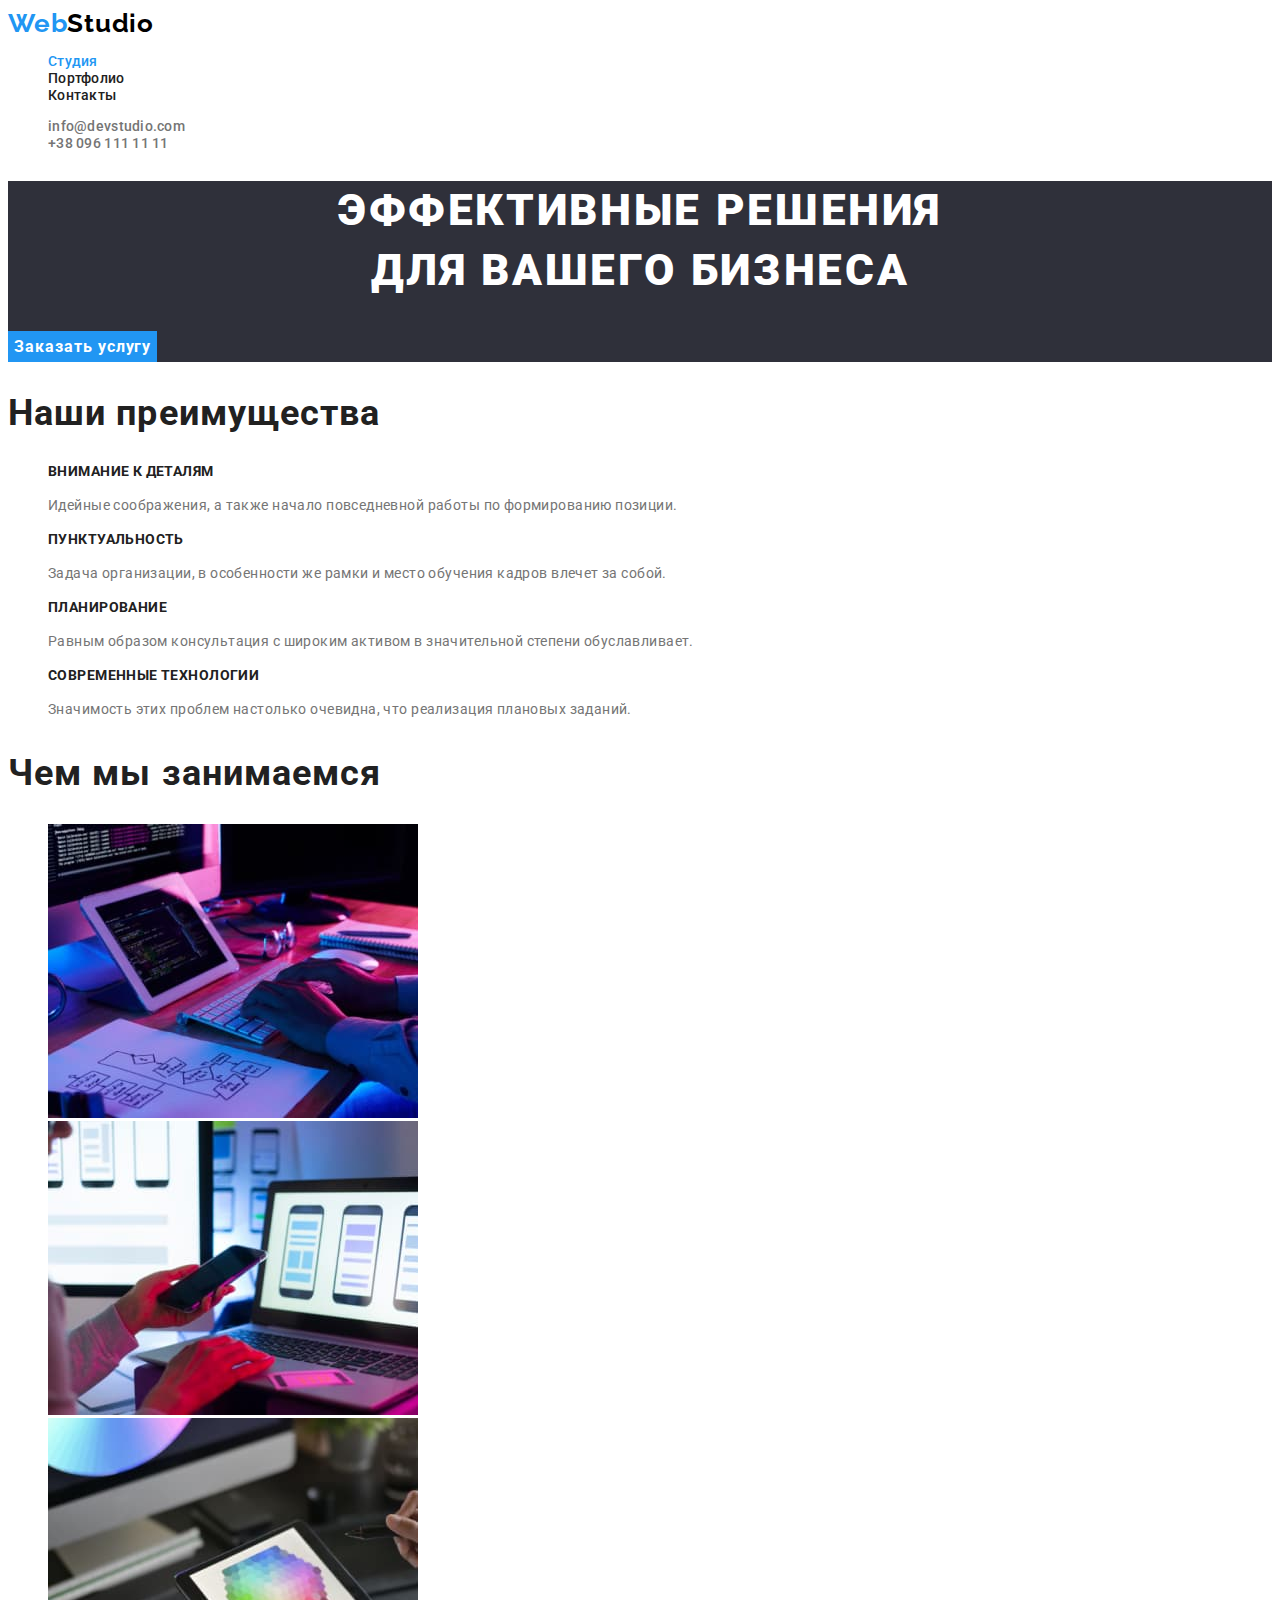
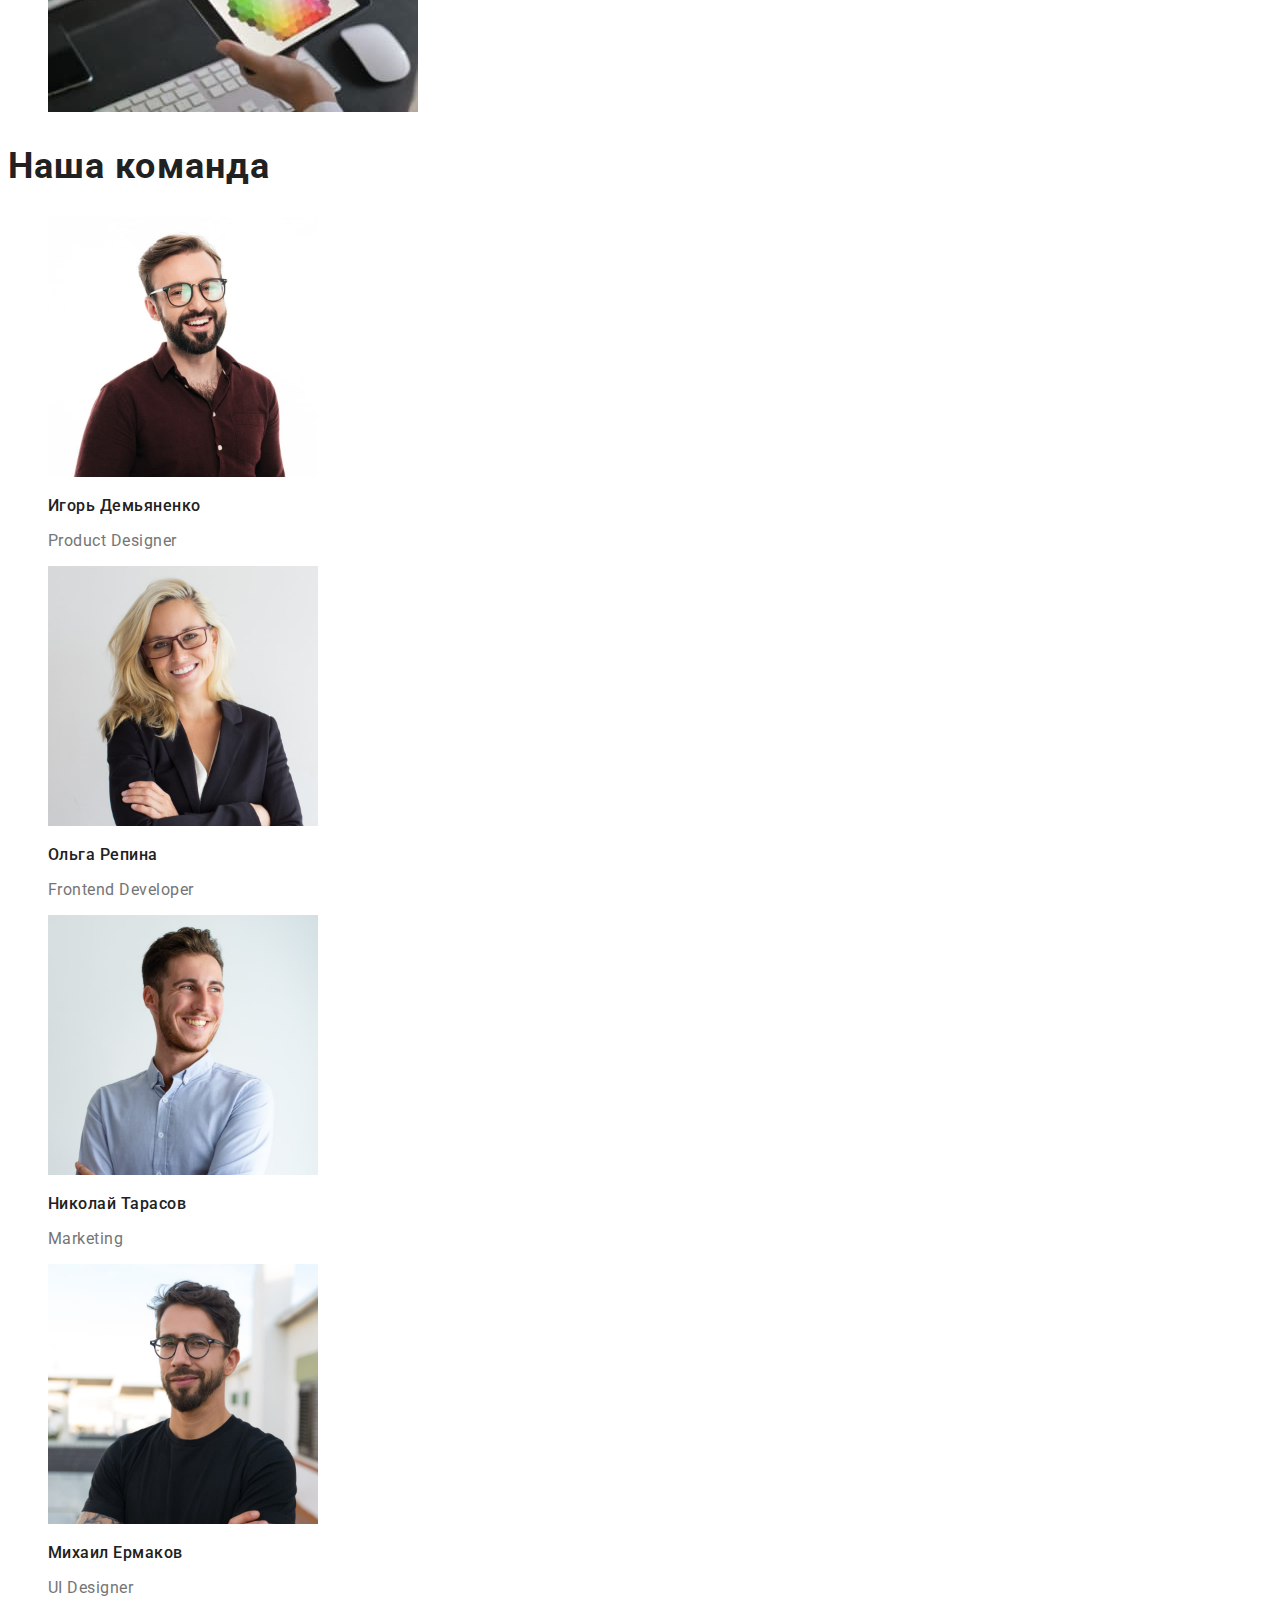
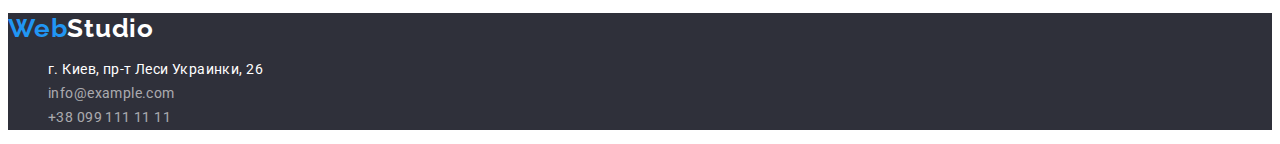
==== index.html @ a8cdd5d1 "створив файл. підключив глобальний бордер-бокс" ====
<!DOCTYPE html>
<html lang="ru">
<head>
    <meta charset="UTF-8">
    <meta http-equiv="X-UA-Compatible" content="IE=edge">
    <meta name="viewport" content="width=device-width, initial-scale=1.0">
    <title>hw-03</title>
<link rel="preconnect" href="https://fonts.googleapis.com">
<link rel="preconnect" href="https://fonts.gstatic.com" crossorigin>
<link href="https://fonts.googleapis.com/css2?family=Raleway:wght@700&family=Roboto:wght@400;500;700;900&display=swap"
    rel="stylesheet">
    <link rel="stylesheet" href="css/styles.css">
</head>
<body>
    
    <header class="page-header section">
        <a href="./" class="logo">
            <span class="web">Web</span>Studio
        </a>
        <nav>
            <ul class="site-nav list">
                <li><a href="./index.html" class="link current">Студия</a></li>
                <li><a href="./portfolio.html" class="link">Портфолио</a></li>
                <li><a href="#" class="link">Контакты</a></li>
            </ul>
        </nav>
        <address>
            <ul class="adress-nav list">
                <li><a href="mailto:info@devstudio.com" class="link">info@devstudio.com</a></li>
                <li><a href="tel:+380961111111" class="link">+38 096 111 11 11</a></li>
            </ul>
        </address>
    </header>
    <main>
        <section class="hero">
            <h1 class="hero-title">
                Эффективные решения </br> для вашего бизнеса
            </h1>
            <button type="button" class="hero-button">Заказать услугу</button>
        </section>
        <section class="section">
            <h2 class="section-title">
                Наши преимущества
            </h2>
            <ul class="features">
                <li>
                    <h3 class="title">Внимание к деталям</h3>
                    <p class="text">Идейные соображения, а также начало повседневной работы по формированию позиции.</p>
                </li>
                <li>
                    <h3 class="title">Пунктуальность</h3>
                    <p class="text">Задача организации, в особенности же рамки и место обучения кадров влечет за собой.</p>
                </li>
                <li>
                    <h3 class="title">Планирование</h3>
                    <p class="text">Равным образом консультация с широким активом в значительной степени обуславливает.</p>
                </li>
                <li>
                    <h3 class="title">Современные технологии</h3>
                    <p class="text">Значимость этих проблем настолько очевидна, что реализация плановых заданий.</p>
                </li>
            </ul>
        </section>
        <section class="section">
            <h2 class="section-title">
                Чем мы занимаемся
            </h2>
            <ul>
                <li><img src="./images/box-1-1.jpg" alt="Картинка планирование S.M.A.R.T." width="370"></li>
                <li><img src="./images/box-2-1.jpg" alt="Картинка адаптация с мобильными приложениями" width="370"></li>
                <li><img src="./images/box-3-1.jpg" alt="Картинка работа с графикой" width="370"></li>
            </ul>
        </section>
        <section class="section">
            <h2 class="section-title">Наша команда</h2>
            <ul class="team">
                <li>
                    <img src="./images/user1.jpg" alt="Игорь Демьяненко photo" width="270">
                    <h3 class="title">Игорь Демьяненко</h3>
                    <p>Product Designer</p>
                </li>
                <li>
                    <img src="./images/user2.jpg" alt="Ольга Репина photo" width="270">
                    <h3 class="title">Ольга Репина</h3>
                    <p>Frontend Developer</p>
                </li>
                <li>
                    <img src="./images/user3.jpg" alt="Николай Тарасов photo" width="270">
                    <h3 class="title">Николай Тарасов</h3>
                    <p>Marketing</p>
                </li>
                <li>
                    <img src="./images/user4.jpg" alt="Михаил Ермаков photo" width="270">
                    <h3 class="title">Михаил Ермаков</h3>
                    <p>UI Designer</p>
                </li>
            </ul>
        </section>
    </main>
    <footer class="footer-items">
        <a href="./" class="logo">
            <span class="web">Web</span>Studio
        </a>
       <address>
            <ul  class="footer-nav list">
                <li><a href="#" class="address-link">г. Киев, пр-т Леси Украинки, 26</a></li>
                <li><a href="mailto:info@example.com" class="link">info@example.com</a></li>
                <li><a href="tel:+380991111111" class="link">+38 099 111 11 11</a></li>
            </ul>
       </address>
    </footer>

    
</body>
</html>
---- css/styles.css ----
:root{
     --title-text-color:#212121;
     --paragraph-text-color:#757575;
     --accent-color:#2196F3;
     --button-text-color:#FFFFFF;
     --main-white-color:#E5E5E5;
     --button-secondary-color: #F5F4FA;
     --hero-section-color:#2F303A;
     --logo-color:#000000;
     --footer-text-color:rgba(255, 255, 255, 0.6);
 }
 /* :root  */
/* для боді background-color: E5E5E5; */
 /* колір заголовків color: #212121; */
 /*колір ссилок і кнопок color: 2196F3; */
 /*колір для текстів абзацу color: 757575; */
 /* колір для Н1 і кнопок color:FFFFFF; */
 /* base */
 /* color for body */
 /* font-family:Raleway – 700,Roboto – 400, 500, 700, 900 */

/* font-family: 'Raleway', sans-serif; 
font-family: 'Roboto', sans-serif; */
html{
    box-sizing: border-box;
}
*,
*::before,
*::after{
    box-sizing: inherit;
}
body{
    font-size: 14px;
    font-family:'Roboto', sans-serif; 
    font-weight:400;
    color: var(--paragraph-text-color);
    background-color: #ffffff;
}
body ul{
    list-style-type: none;    ;
}
/* h1{
    


/* p{
    color: var(--paragraph-text-color);
} */
    /*для hero section background-color: 2F303A; */
     
     /* колір лого color:000000; */
    
     
     
     /* колір для Н1 і кнопок color:FFFFFF; */

.section{
    display: outline;
}     
 .list{
     list-style: none;
 }
 /* UP */


 
 /* логотип */
 a.logo {
     color: var(--logo-color);
     font-family:'Raleway', sans-serif;
     font-weight: 700;
     font-size: 26px;
     line-height: 1.2;
     letter-spacing: .03em; 
     text-decoration: none;
 }
.logo .web{
     color:var(--accent-color);
 }
 /* site-nav */
 .site-nav .link{
     color: var( --title-text-color);
     font-family:'Roboto', sans-serif;
     font-size: 14px;
     font-weight: 500;
     line-height: 1.14;
     text-decoration: none;
     letter-spacing: .02em;
 }
 .link:hover,
 .link:focus{
     color: var(--accent-color);
 }
 .site-nav .link.current{
     color:var(--accent-color);
 }
 /* address nav */
 .adress-nav .link{
    color: var(--paragraph-text-color); 
    list-style: none;
     font-family:'Roboto', sans-serif;
     font-size: 14px;
     font-weight: 500;
     line-height: 1.14;
     font-style: normal;
     text-decoration: none;
     letter-spacing: .02em;
 }
 .adress-nav .link:hover,
 .adress-nav .link:focus{
     color: var(--accent-color);
     border: 2px solid var(--accent-color);    
 }
 .adress-nav .link:active{
    color: var(--accent-color);  
 }
 /* hero section */
.hero{
  
    background-color: var(--hero-section-color); 
}
.hero-title{
    color:var(--button-text-color);
    font-family:'Roboto', sans-serif;
    font-weight: 900;
    font-size: 44px;
    line-height: 1.36;
    letter-spacing: .06em;
    text-align: center;
    text-transform: uppercase;
}

.hero-button{
    color: var(--button-text-color);
    background-color: var(--accent-color);
    font-family:'Roboto', sans-serif;
    font-weight:700;
    font-size: 16px;
    line-height: 1.87;
    border: none;
    text-align: center;
    letter-spacing: .06em;
   
}

/* section */
.section-title{
   color: var( --title-text-color);
   font-family:'Roboto', sans-serif;
   font-weight: 700;
   font-size: 36px;
   line-height: 1.17;
   letter-spacing: .03em;
}



/* features */
.features .title{
 color: var( --title-text-color);
}
/* Н3 заголовки для всього сайту */
.title{
    font-family:'Roboto', sans-serif; 
    font-weight: 700;
    font-size: 14px;
    line-height:1.14;
    letter-spacing: .03em;
    text-transform: uppercase;
}
.features .text{
 
    line-height: 1.71;
    letter-spacing: .03em;
} 
.team .title{
    color: var(--title-text-color);
    font-family: 'Roboto', sans-serif;
    font-weight: 500;
    font-size: 16px;
    line-height: 1.19;
    letter-spacing: 0.03em;
    text-transform:none;
}
.team p{
    font-size: 16px;
    line-height: 1.19;
    letter-spacing: .03em;
   
}
/* button */
.button{
    color:var( --title-text-color);
    background-color: var(--button-secondary-color);
    border-style: none;
    font-family:'Roboto', sans-serif;
    font-weight: 500;
    font-size: 16px;
    line-height: 1.63;
    letter-spacing: .03em;
    cursor: pointer;
}
.button:hover,
.button:focus{
    color: var(--button-text-color);
    background-color:var(--accent-color);
}
.button:active{
    color: var(--button-text-color);
    background-color:var(--accent-color);
}

/* .button .primary{
    color: var(--button-text-color);
    background-color: var(--accent-color);

}
.button .secondary{
    color: var(--title-text-color);
    background-color: var(--button-secondary-color);
} */
    
    
/* footer */
.footer-items{
     background-color: var(--hero-section-color); 
}
.footer-items .logo{
     color: var(--button-text-color);
     font-family:'Raleway', sans-serif;
     font-weight: 700;
     font-size: 26px;
     line-height: 1.2;
     letter-spacing: 3%; 
     text-decoration: none;
 }

.footer-nav .address-link,
.footer-nav .link{
    color: var(--button-text-color);
    font-family:'Roboto', sans-serif;
    font-weight: 400;
    font-size: 14px;
    line-height: 1.71;
    letter-spacing: .03em;
    text-decoration: none;
    font-style: normal;
}
.footer-nav .link{
    color: var(--footer-text-color);
    
}

/* .footer-nav .link:hover,
.footer-nav .link:focus{
     color: var(--button-text-color); */
 
 .work-list .title{
     color: var(--title-text-color);
     font-weight: 700;
     font-size: 18px;
     line-height: 2;
     letter-spacing: .06em;
     text-transform: none;
 }
 .work-list p{
     font-size: 16px;
     line-height: 1.88;
     letter-spacing: .03em;
 }
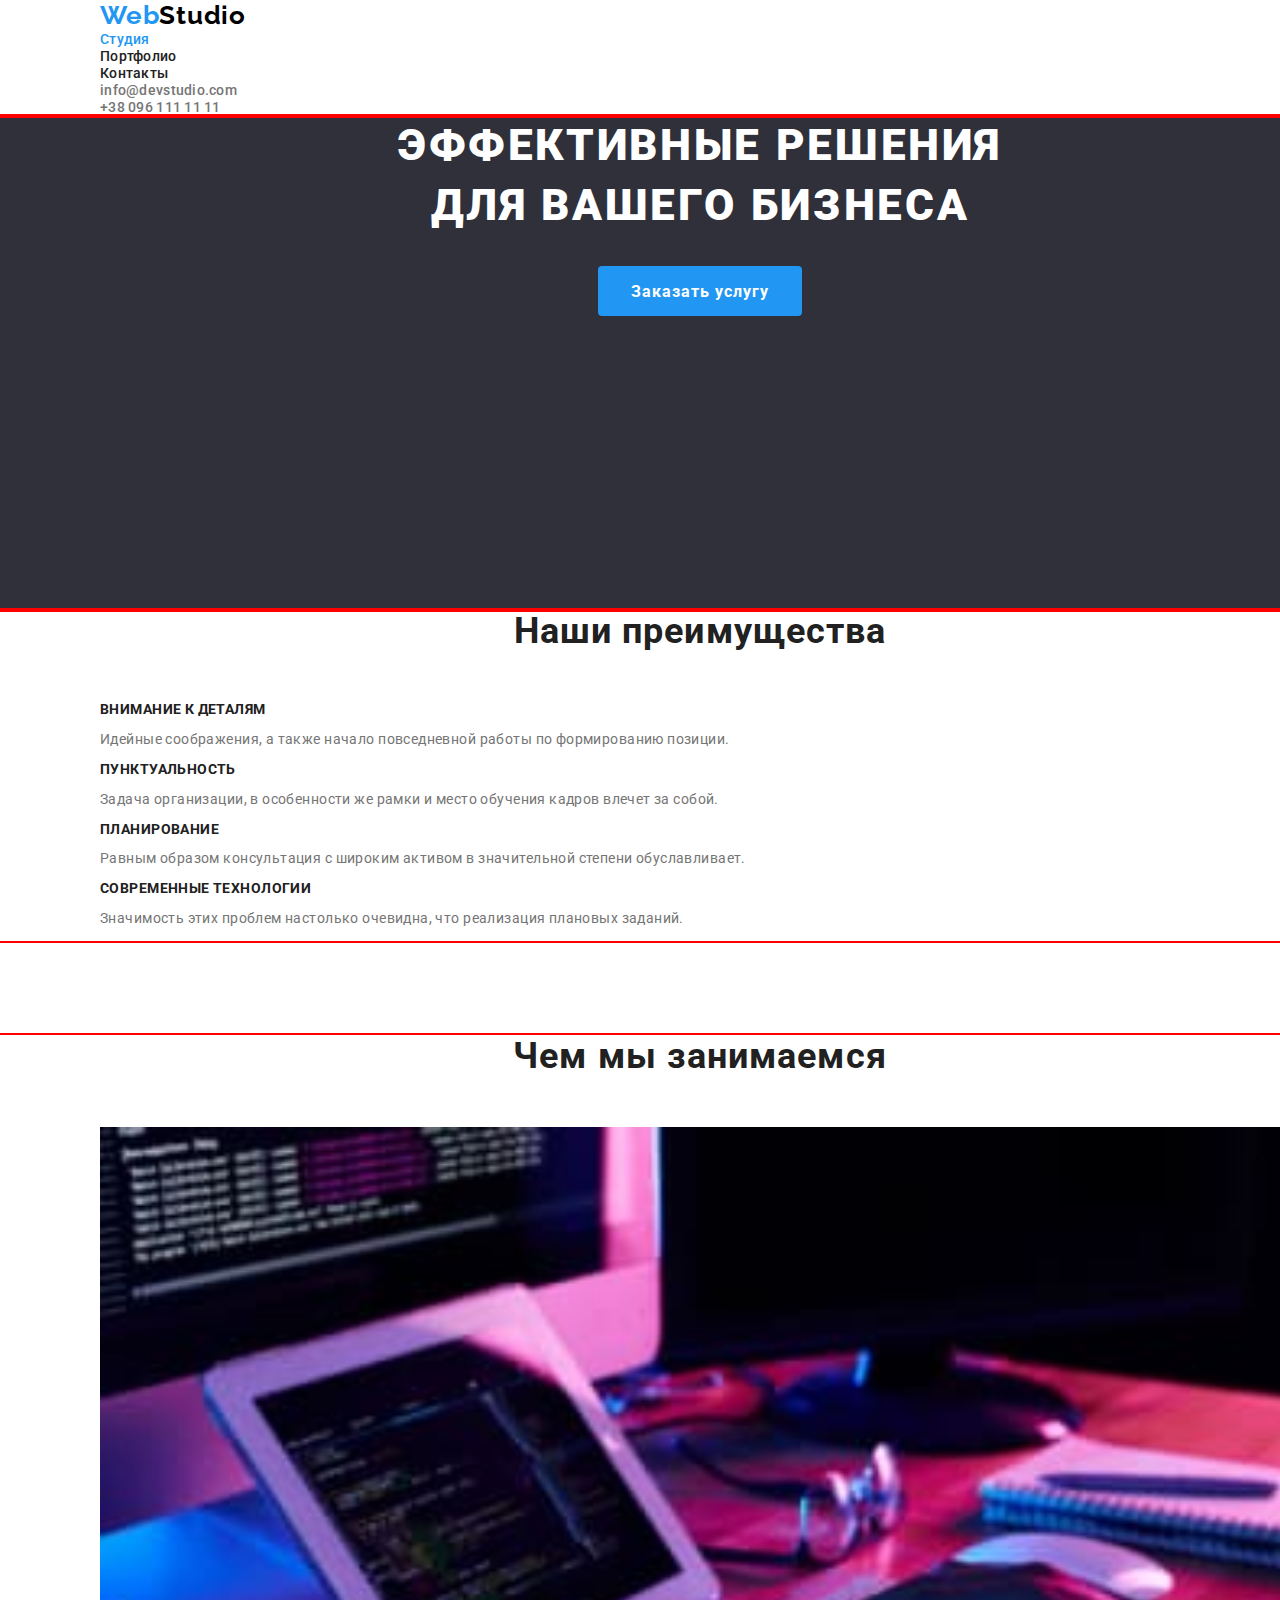
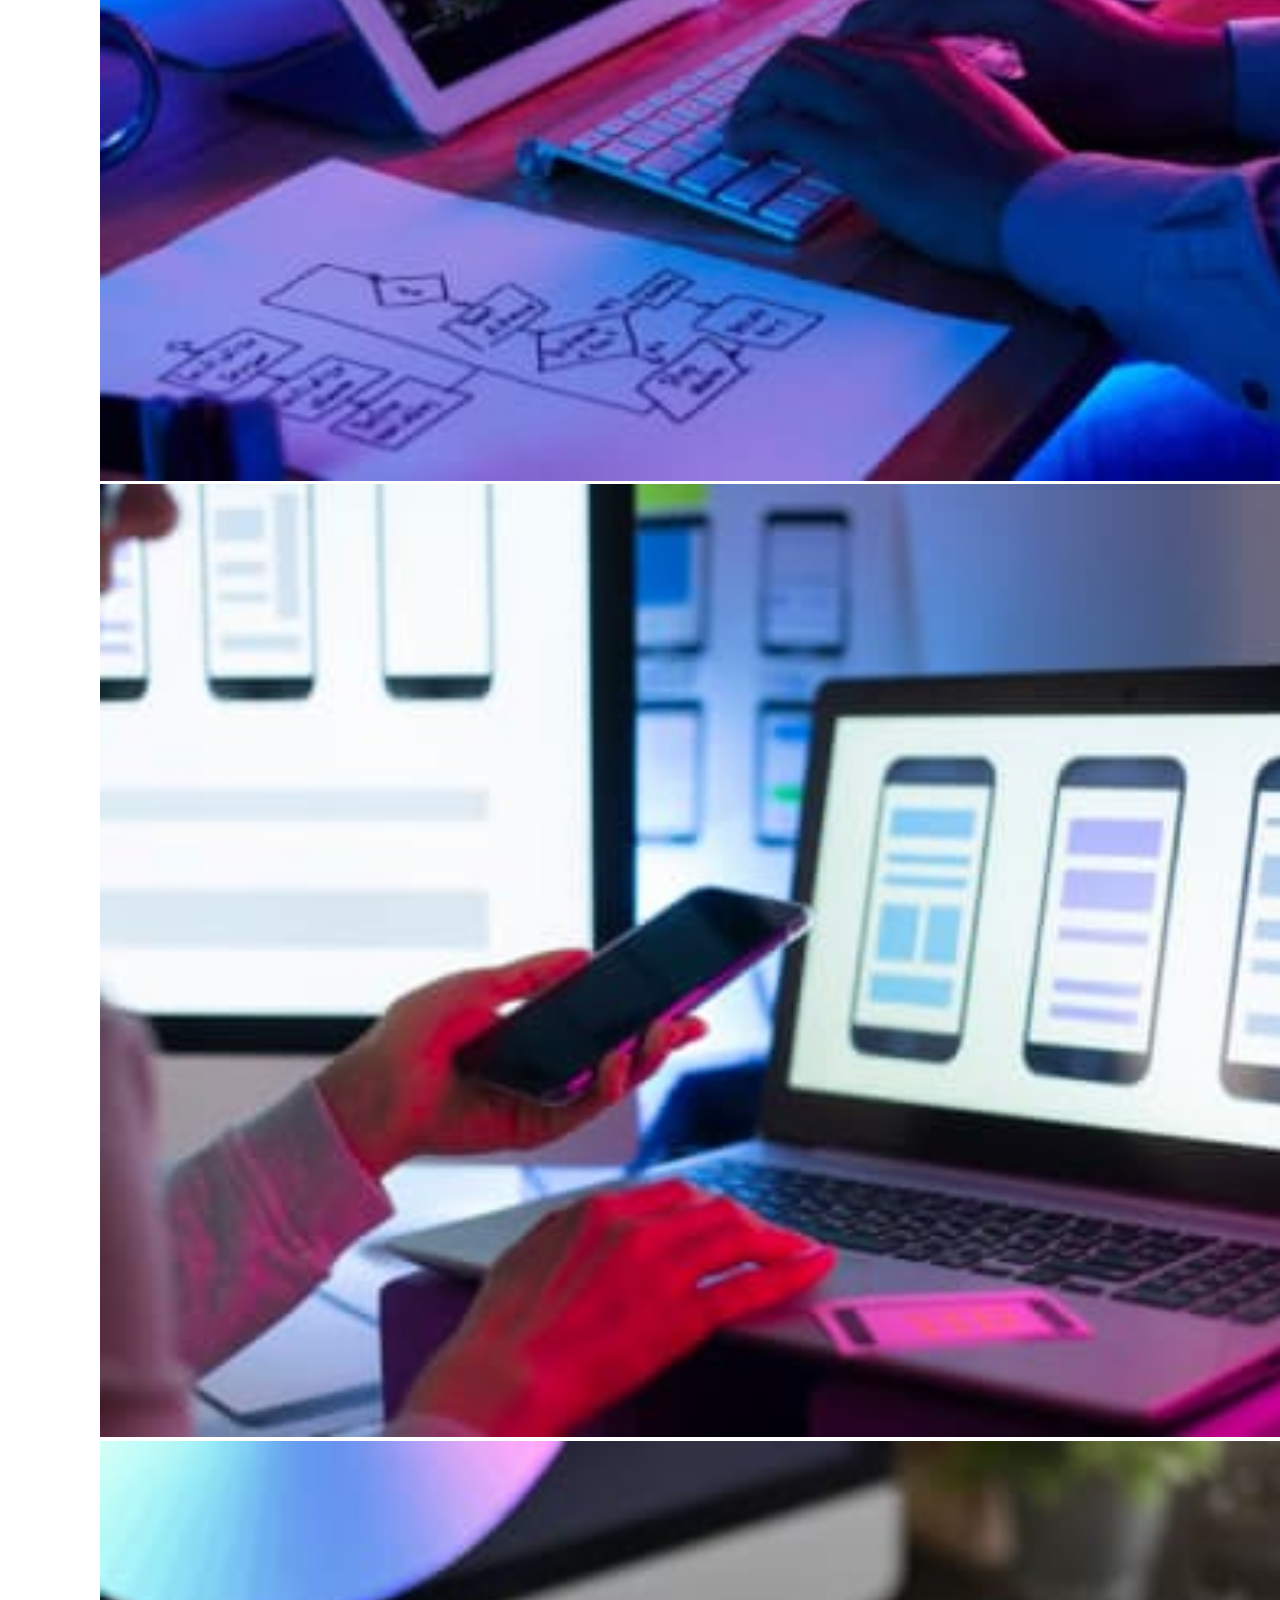
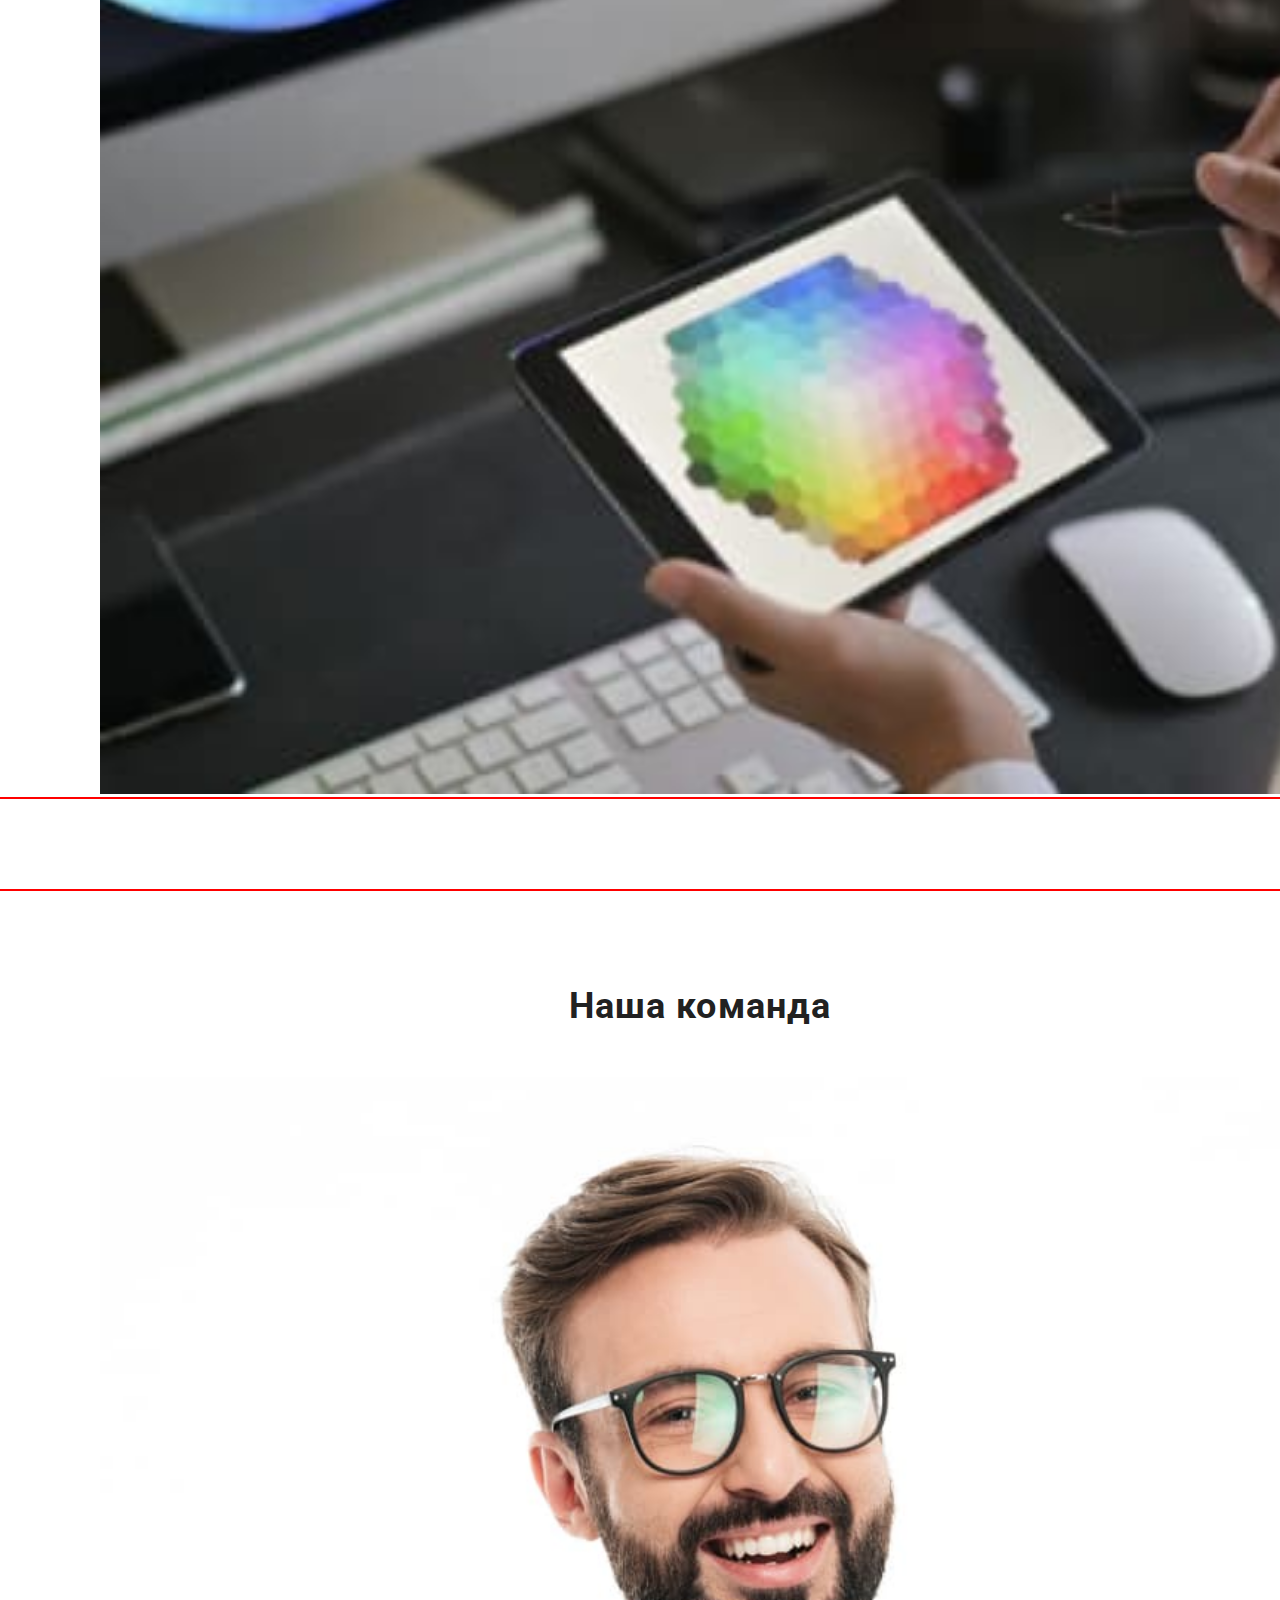
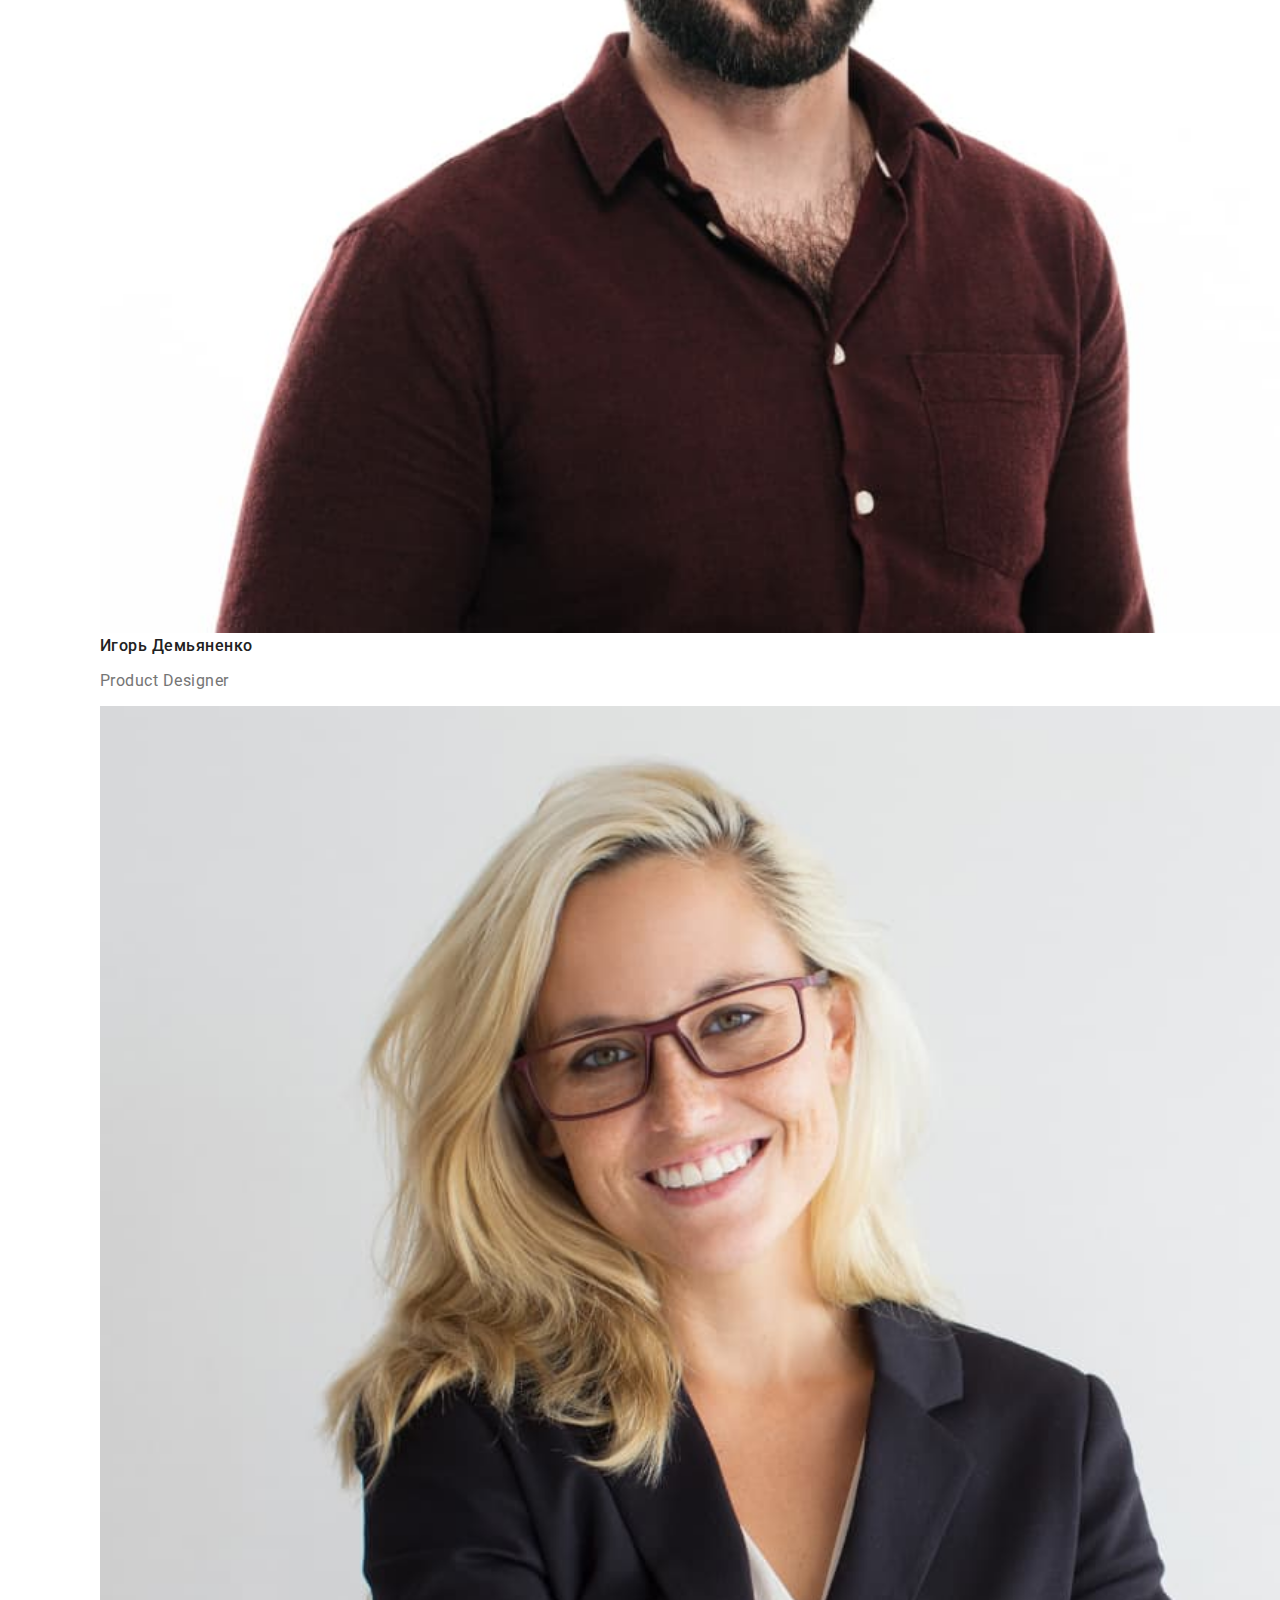
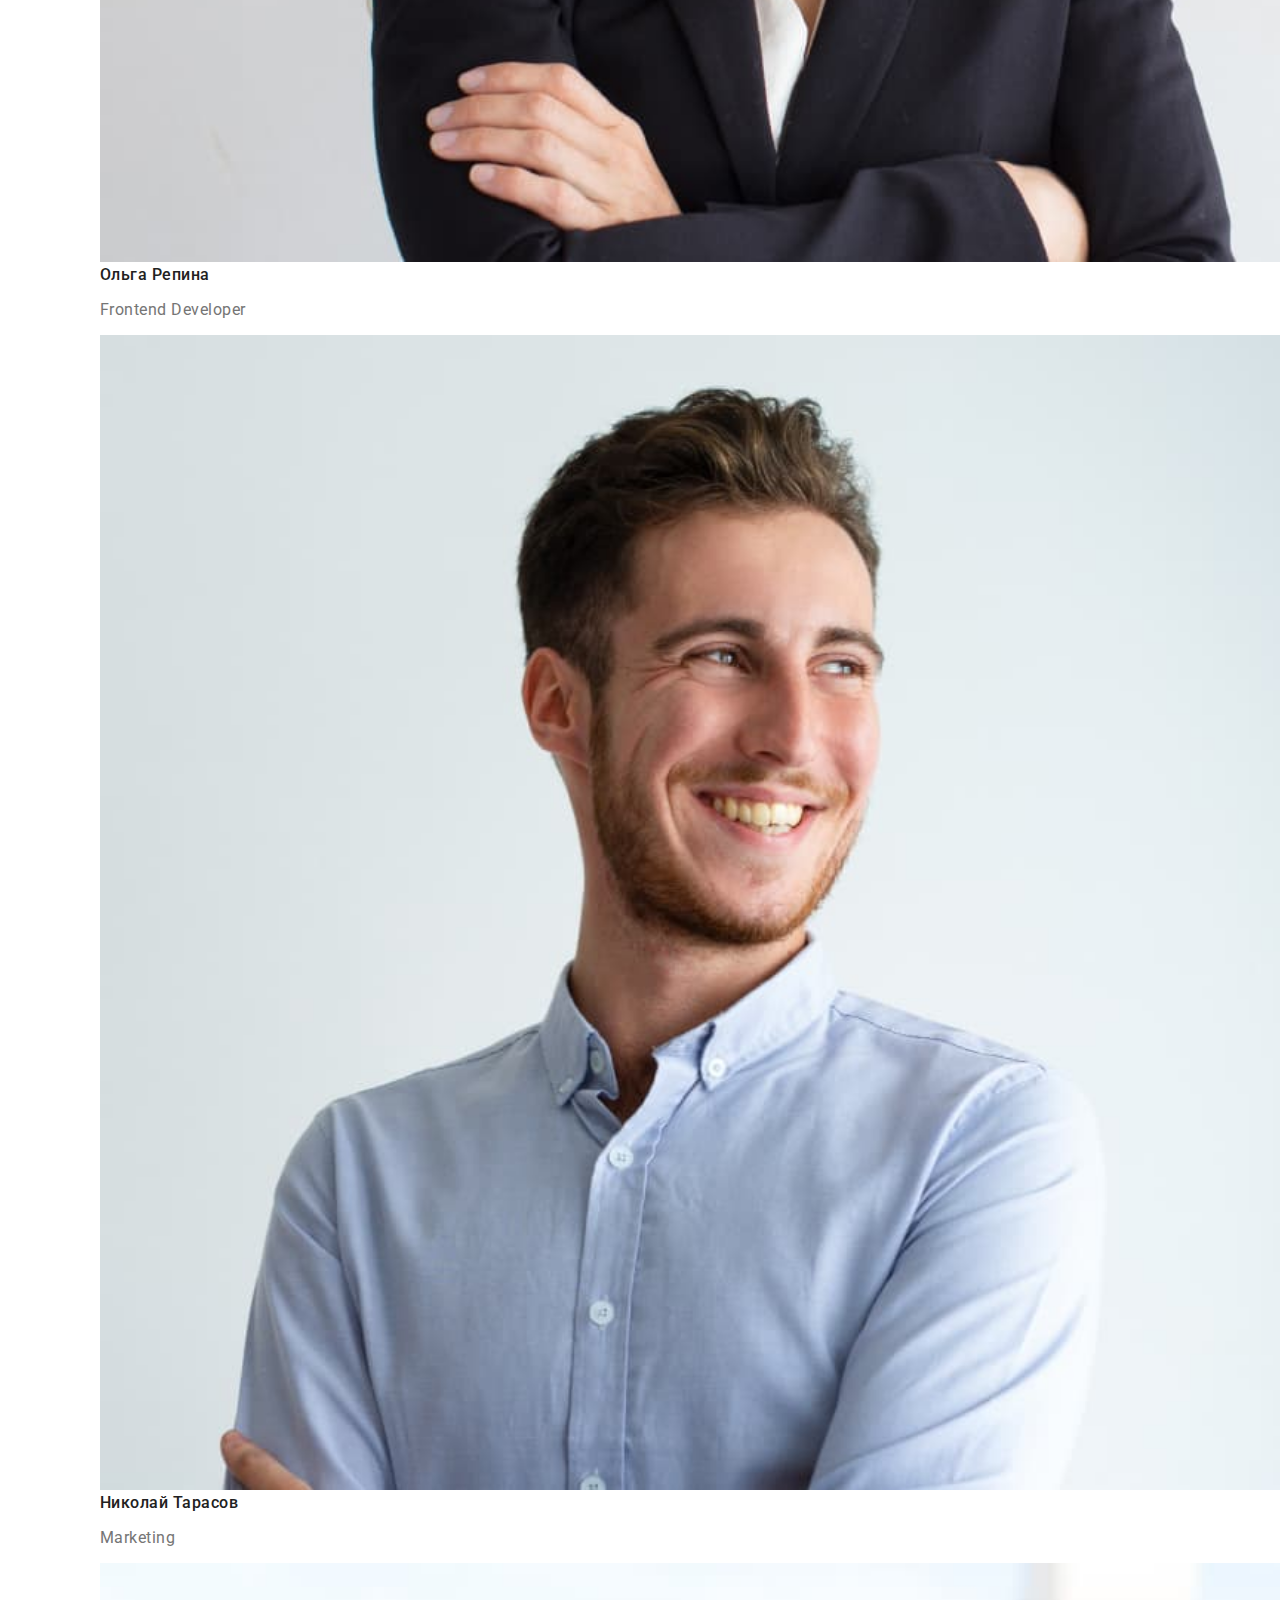
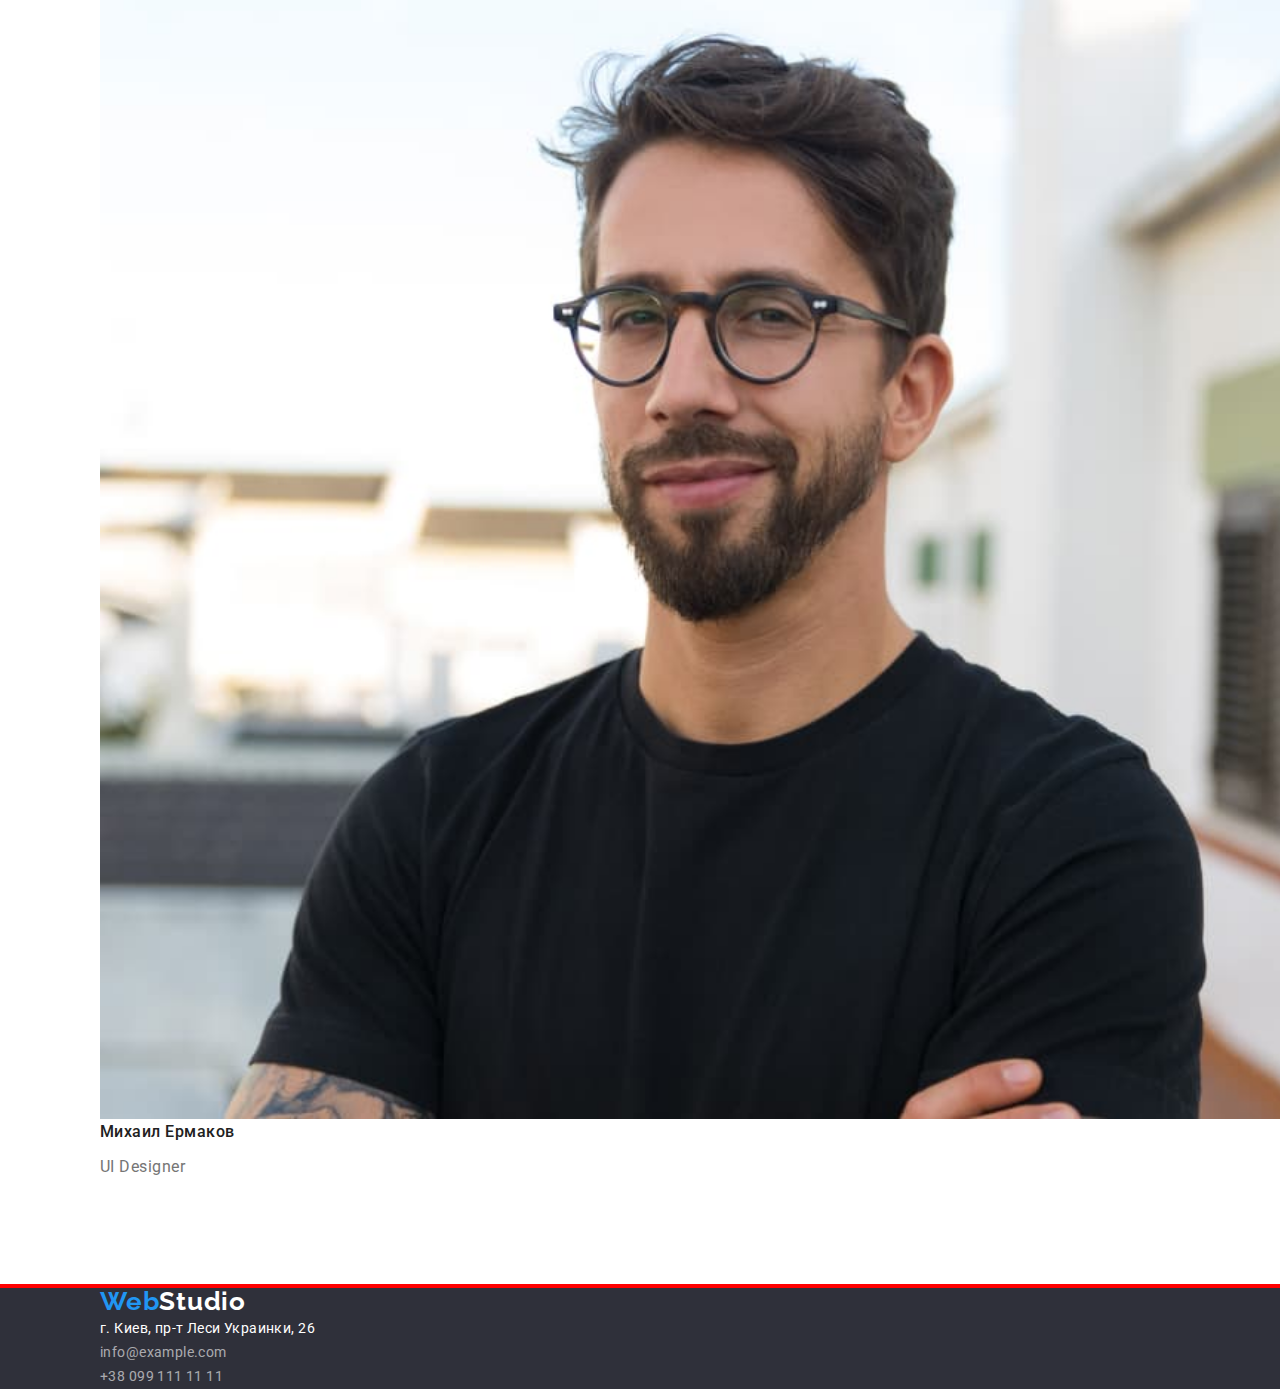
==== commit 8ed0b2d4: "додав нормалізацію" ====
--- a/index.html
+++ b/index.html
@@ -9,105 +9,125 @@
 <link rel="preconnect" href="https://fonts.gstatic.com" crossorigin>
 <link href="https://fonts.googleapis.com/css2?family=Raleway:wght@700&family=Roboto:wght@400;500;700;900&display=swap"
     rel="stylesheet">
+    <link rel="stylesheet" href="https://cdnjs.cloudflare.com/ajax/libs/modern-normalize/1.1.0/modern-normalize.min.css">
     <link rel="stylesheet" href="css/styles.css">
 </head>
 <body>
     
     <header class="page-header section">
-        <a href="./" class="logo">
-            <span class="web">Web</span>Studio
-        </a>
-        <nav>
-            <ul class="site-nav list">
-                <li><a href="./index.html" class="link current">Студия</a></li>
-                <li><a href="./portfolio.html" class="link">Портфолио</a></li>
-                <li><a href="#" class="link">Контакты</a></li>
-            </ul>
-        </nav>
-        <address>
-            <ul class="adress-nav list">
-                <li><a href="mailto:info@devstudio.com" class="link">info@devstudio.com</a></li>
-                <li><a href="tel:+380961111111" class="link">+38 096 111 11 11</a></li>
-            </ul>
-        </address>
+        <div class="container">
+            <a href="./" class="logo">
+                <span class="web">Web</span>Studio
+            </a>
+            <nav>
+                <ul class="site-nav list">
+                    <li><a href="./index.html" class="link current">Студия</a></li>
+                    <li><a href="./portfolio.html" class="link">Портфолио</a></li>
+                    <li><a href="#" class="link">Контакты</a></li>
+                </ul>
+            </nav>
+            <address>
+                <ul class="adress-nav list">
+                    <li><a href="mailto:info@devstudio.com" class="link">info@devstudio.com</a></li>
+                    <li><a href="tel:+380961111111" class="link">+38 096 111 11 11</a></li>
+                </ul>
+            </address>
+
+        </div>
+       
     </header>
     <main>
-        <section class="hero">
-            <h1 class="hero-title">
-                Эффективные решения </br> для вашего бизнеса
-            </h1>
-            <button type="button" class="hero-button">Заказать услугу</button>
+        <section class="hero section">
+            <div class="container">
+                <h1 class="hero-title">
+                    Эффективные решения </br> для вашего бизнеса
+                </h1>
+                <button type="button" class="hero-button">Заказать услугу</button>
+
+            </div>
         </section>
-        <section class="section">
-            <h2 class="section-title">
-                Наши преимущества
-            </h2>
-            <ul class="features">
-                <li>
-                    <h3 class="title">Внимание к деталям</h3>
-                    <p class="text">Идейные соображения, а также начало повседневной работы по формированию позиции.</p>
-                </li>
-                <li>
-                    <h3 class="title">Пунктуальность</h3>
-                    <p class="text">Задача организации, в особенности же рамки и место обучения кадров влечет за собой.</p>
-                </li>
-                <li>
-                    <h3 class="title">Планирование</h3>
-                    <p class="text">Равным образом консультация с широким активом в значительной степени обуславливает.</p>
-                </li>
-                <li>
-                    <h3 class="title">Современные технологии</h3>
-                    <p class="text">Значимость этих проблем настолько очевидна, что реализация плановых заданий.</p>
-                </li>
-            </ul>
+        <section class="features-section section">
+            <div class="container">
+                <h2 class="section-title">
+                    Наши преимущества
+                </h2>
+                <ul class="features list">
+                    <li class="item">
+                        <h3 class="title">Внимание к деталям</h3>
+                        <p class="text">Идейные соображения, а также начало повседневной работы по формированию позиции.</p>
+                    </li>
+                    <li class="item">
+                        <h3 class="title">Пунктуальность</h3>
+                        <p class="text">Задача организации, в особенности же рамки и место обучения кадров влечет за собой.</p>
+                    </li>
+                    <li class="item">
+                        <h3 class="title">Планирование</h3>
+                        <p class="text">Равным образом консультация с широким активом в значительной степени обуславливает.</p>
+                    </li>
+                    <li class="item">
+                        <h3 class="title">Современные технологии</h3>
+                        <p class="text last">Значимость этих проблем настолько очевидна, что реализация плановых заданий.</p>
+                    </li>
+                </ul>
+            </div>
+            
         </section>
-        <section class="section">
-            <h2 class="section-title">
-                Чем мы занимаемся
-            </h2>
-            <ul>
-                <li><img src="./images/box-1-1.jpg" alt="Картинка планирование S.M.A.R.T." width="370"></li>
-                <li><img src="./images/box-2-1.jpg" alt="Картинка адаптация с мобильными приложениями" width="370"></li>
-                <li><img src="./images/box-3-1.jpg" alt="Картинка работа с графикой" width="370"></li>
-            </ul>
+        <section class="work-area section">
+            <div class="container">
+                <h2 class="section-title">
+                    Чем мы занимаемся
+                </h2>
+                <ul class="list">
+                    <li><img src="./images/box-1-1.jpg" alt="Картинка планирование S.M.A.R.T." width="370"></li>
+                    <li><img src="./images/box-2-1.jpg" alt="Картинка адаптация с мобильными приложениями" width="370"></li>
+                    <li><img src="./images/box-3-1.jpg" alt="Картинка работа с графикой" width="370"></li>
+                </ul>
+            </div>
+           
         </section>
-        <section class="section">
-            <h2 class="section-title">Наша команда</h2>
-            <ul class="team">
-                <li>
-                    <img src="./images/user1.jpg" alt="Игорь Демьяненко photo" width="270">
-                    <h3 class="title">Игорь Демьяненко</h3>
-                    <p>Product Designer</p>
-                </li>
-                <li>
-                    <img src="./images/user2.jpg" alt="Ольга Репина photo" width="270">
-                    <h3 class="title">Ольга Репина</h3>
-                    <p>Frontend Developer</p>
-                </li>
-                <li>
-                    <img src="./images/user3.jpg" alt="Николай Тарасов photo" width="270">
-                    <h3 class="title">Николай Тарасов</h3>
-                    <p>Marketing</p>
-                </li>
-                <li>
-                    <img src="./images/user4.jpg" alt="Михаил Ермаков photo" width="270">
-                    <h3 class="title">Михаил Ермаков</h3>
-                    <p>UI Designer</p>
-                </li>
-            </ul>
+        <section class="team-section section">
+            <div class="container">
+                <h2 class="section-title">Наша команда</h2>
+                <ul class="team list">
+                    <li>
+                        <img src="./images/user1.jpg" alt="Игорь Демьяненко photo" width="270">
+                        <h3 class="title">Игорь Демьяненко</h3>
+                        <p>Product Designer</p>
+                    </li>
+                    <li>
+                        <img src="./images/user2.jpg" alt="Ольга Репина photo" width="270">
+                        <h3 class="title">Ольга Репина</h3>
+                        <p>Frontend Developer</p>
+                    </li>
+                    <li>
+                        <img src="./images/user3.jpg" alt="Николай Тарасов photo" width="270">
+                        <h3 class="title">Николай Тарасов</h3>
+                        <p>Marketing</p>
+                    </li>
+                    <li>
+                        <img src="./images/user4.jpg" alt="Михаил Ермаков photo" width="270">
+                        <h3 class="title">Михаил Ермаков</h3>
+                        <p>UI Designer</p>
+                    </li>
+                </ul>
+            </div>
+           
         </section>
     </main>
-    <footer class="footer-items">
-        <a href="./" class="logo">
-            <span class="web">Web</span>Studio
-        </a>
-       <address>
-            <ul  class="footer-nav list">
-                <li><a href="#" class="address-link">г. Киев, пр-т Леси Украинки, 26</a></li>
-                <li><a href="mailto:info@example.com" class="link">info@example.com</a></li>
-                <li><a href="tel:+380991111111" class="link">+38 099 111 11 11</a></li>
-            </ul>
-       </address>
+    <footer class="footer-items section">
+        <div class="container">
+            <a href="./" class="logo">
+                <span class="web">Web</span>Studio
+            </a>
+            <address>
+                <ul class="footer-nav list">
+                    <li><a href="#" class="address-link">г. Киев, пр-т Леси Украинки, 26</a></li>
+                    <li><a href="mailto:info@example.com" class="link">info@example.com</a></li>
+                    <li><a href="tel:+380991111111" class="link">+38 099 111 11 11</a></li>
+                </ul>
+            </address>
+        </div>
+       
     </footer>
 
     
--- a/css/styles.css
+++ b/css/styles.css
@@ -21,23 +21,21 @@
 
 /* font-family: 'Raleway', sans-serif; 
 font-family: 'Roboto', sans-serif; */
-html{
-    box-sizing: border-box;
-}
-*,
-*::before,
-*::after{
-    box-sizing: inherit;
-}
+
 body{
     font-size: 14px;
     font-family:'Roboto', sans-serif; 
     font-weight:400;
     color: var(--paragraph-text-color);
     background-color: #ffffff;
+    width: 1400px;
 }
 body ul{
     list-style-type: none;    ;
+}
+img{
+    width: 100%;
+    height: auto;
 }
 /* h1{
     
@@ -54,11 +52,21 @@
      
      /* колір для Н1 і кнопок color:FFFFFF; */
 
+.container{
+    width: 1230px;
+    padding:0 15px;
+    margin: 0 auto;
+}
 .section{
-    display: outline;
+    outline: 2px solid red;
+   
+   
 }     
  .list{
      list-style: none;
+     padding: 0;
+     margin: 0;
+
  }
  /* UP */
 
@@ -116,7 +124,7 @@
  }
  /* hero section */
 .hero{
-  
+    text-align: center; 
     background-color: var(--hero-section-color); 
 }
 .hero-title{
@@ -126,8 +134,9 @@
     font-size: 44px;
     line-height: 1.36;
     letter-spacing: .06em;
-    text-align: center;
     text-transform: uppercase;
+    margin-top: 0;
+    margin-bottom: 30px;
 }
 
 .hero-button{
@@ -137,9 +146,14 @@
     font-weight:700;
     font-size: 16px;
     line-height: 1.87;
-    border: none;
+    border: 1px solid transparent;
     text-align: center;
     letter-spacing: .06em;
+    min-width: 200px;
+    height: 50px;
+    border-radius: 4px;
+    margin: 0 auto 294px;
+    padding: 10px 32px;
    
 }
 
@@ -151,11 +165,19 @@
    font-size: 36px;
    line-height: 1.17;
    letter-spacing: .03em;
-}
-
-
+   margin: 0 auto 50px;
+   text-align: center;
+}
+
+.work-area {
+    margin-bottom: 94px;
+}
 
 /* features */
+.features-section{
+    margin-bottom: 94px;
+
+}
 .features .title{
  color: var( --title-text-color);
 }
@@ -167,12 +189,23 @@
     line-height:1.14;
     letter-spacing: .03em;
     text-transform: uppercase;
-}
-.features .text{
+    margin-top: 0;
+    margin-bottom: 10px;
+}
+.item .text{
  
     line-height: 1.71;
     letter-spacing: .03em;
+    margin-top: 0;
+    margin-bottom: 0;
+    padding-top: 0px;
+    padding-bottom: 10px;
+   
 } 
+.team-section{
+    padding: 94px 0;
+}
+
 .team .title{
     color: var(--title-text-color);
     font-family: 'Roboto', sans-serif;
@@ -262,29 +295,32 @@
      line-height: 2;
      letter-spacing: .06em;
      text-transform: none;
+     
  }
  .work-list p{
      font-size: 16px;
      line-height: 1.88;
      letter-spacing: .03em;
- }
-    
-    
-    
-    
-    
-    
-    
-    
-    
-    
-    
-    
-    
-    
-    
-    
-    
-    
-    
-    
+     margin-top: 0;
+     margin-bottom: 0;
+ }
+    
+    
+    
+    
+    
+    
+    
+    
+    
+    
+    
+    
+    
+    
+    
+    
+    
+    
+    
+    
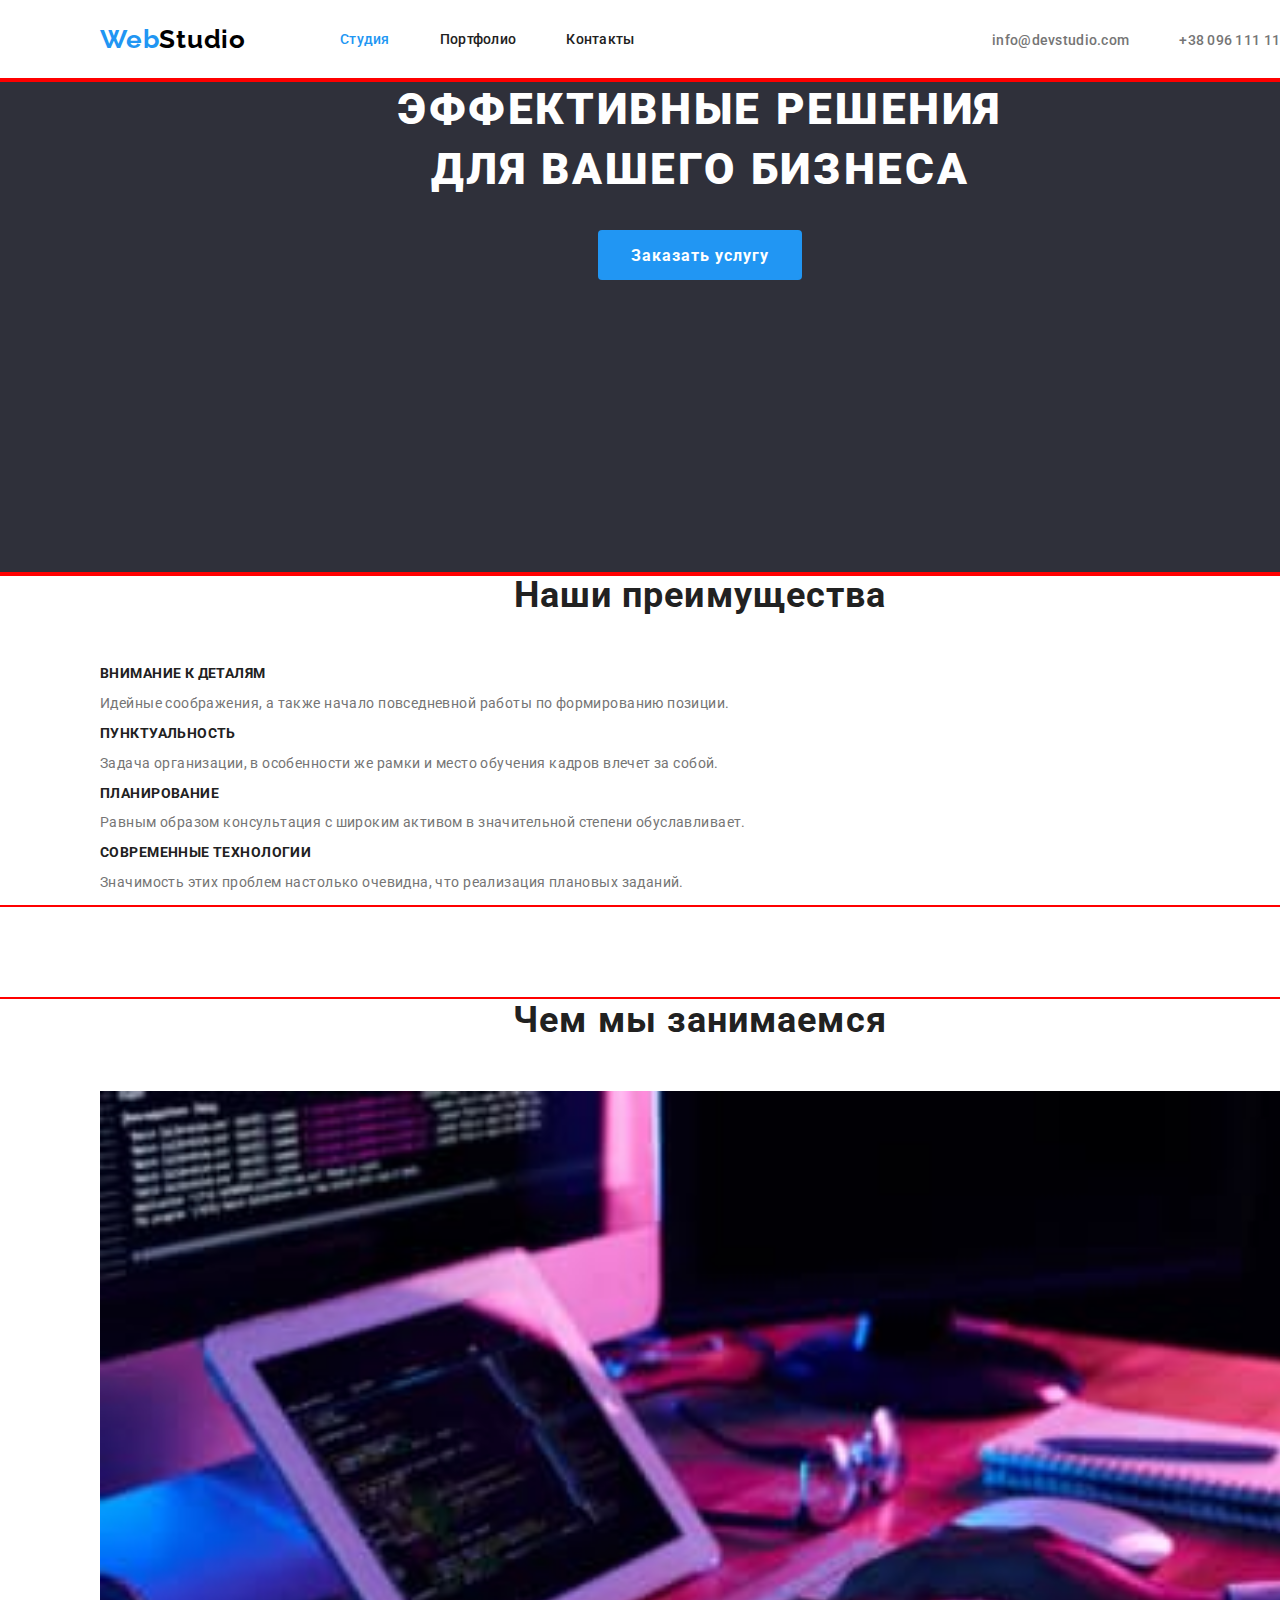
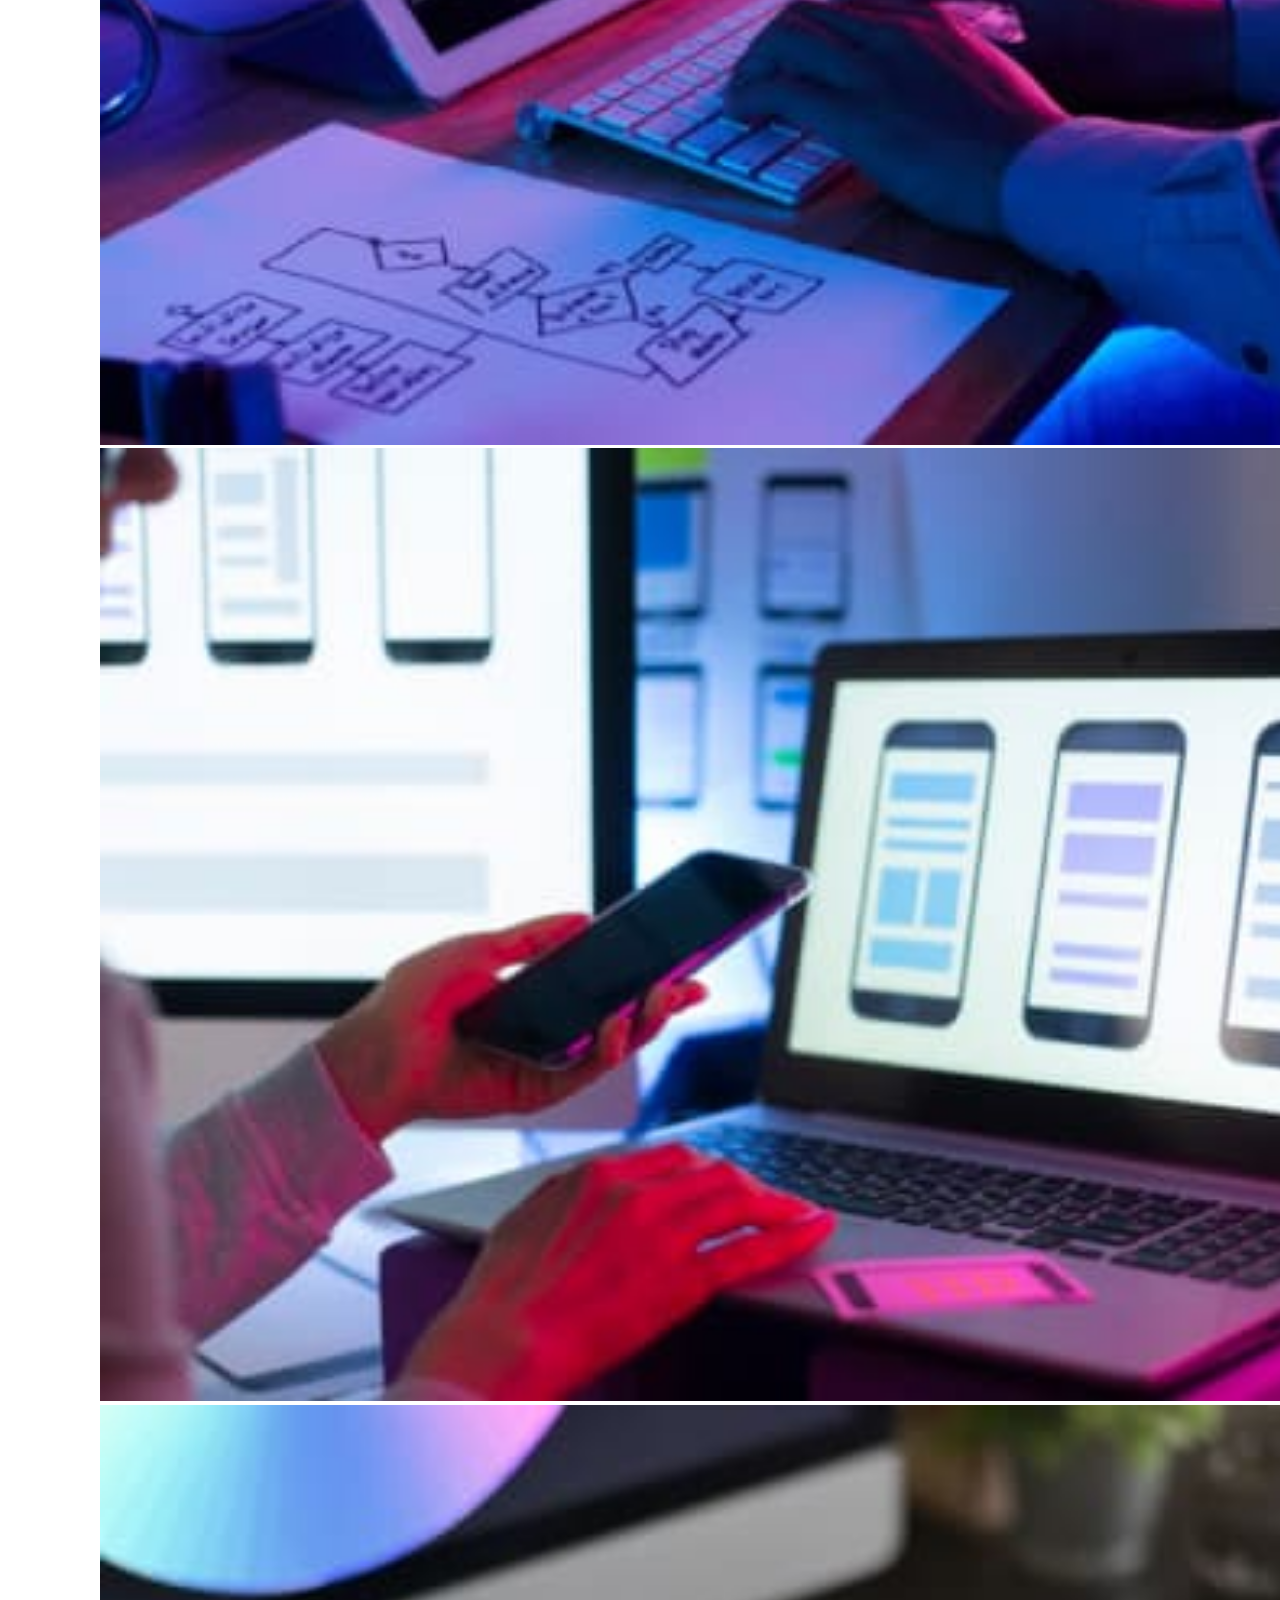
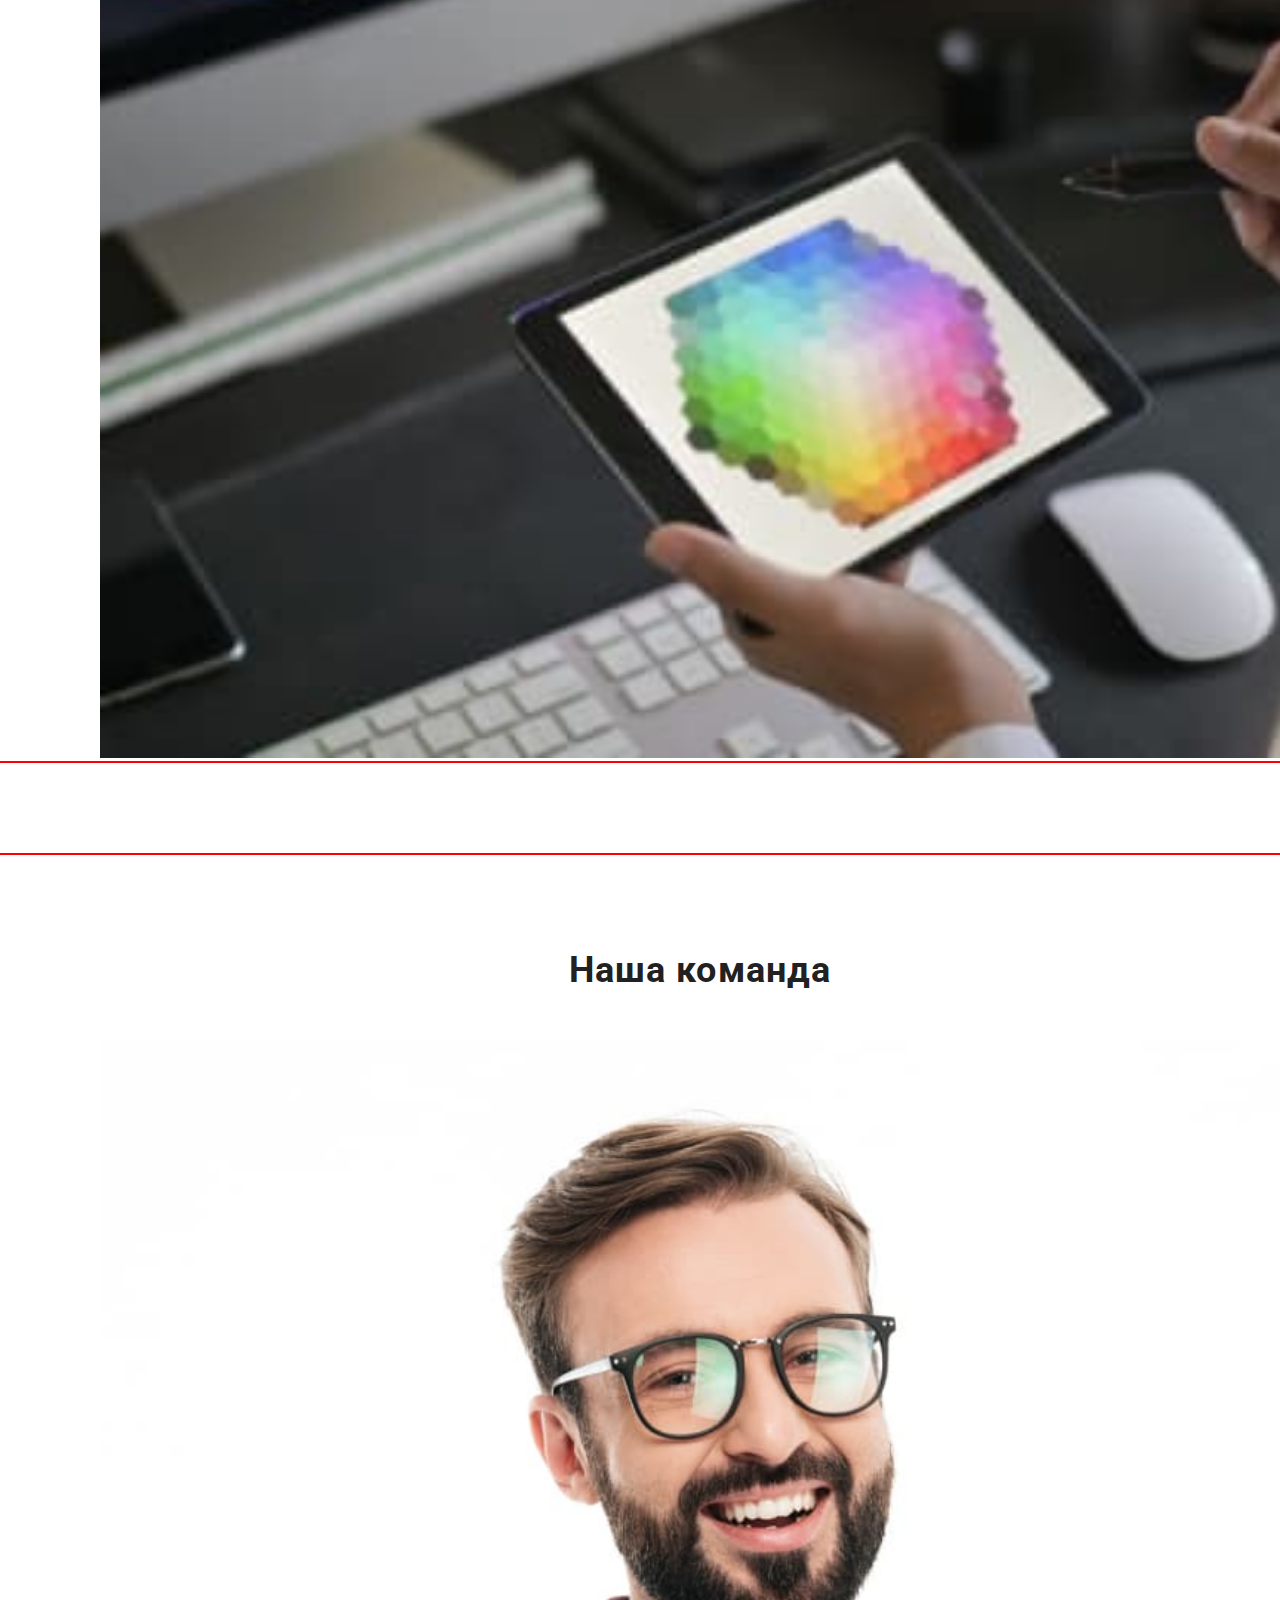
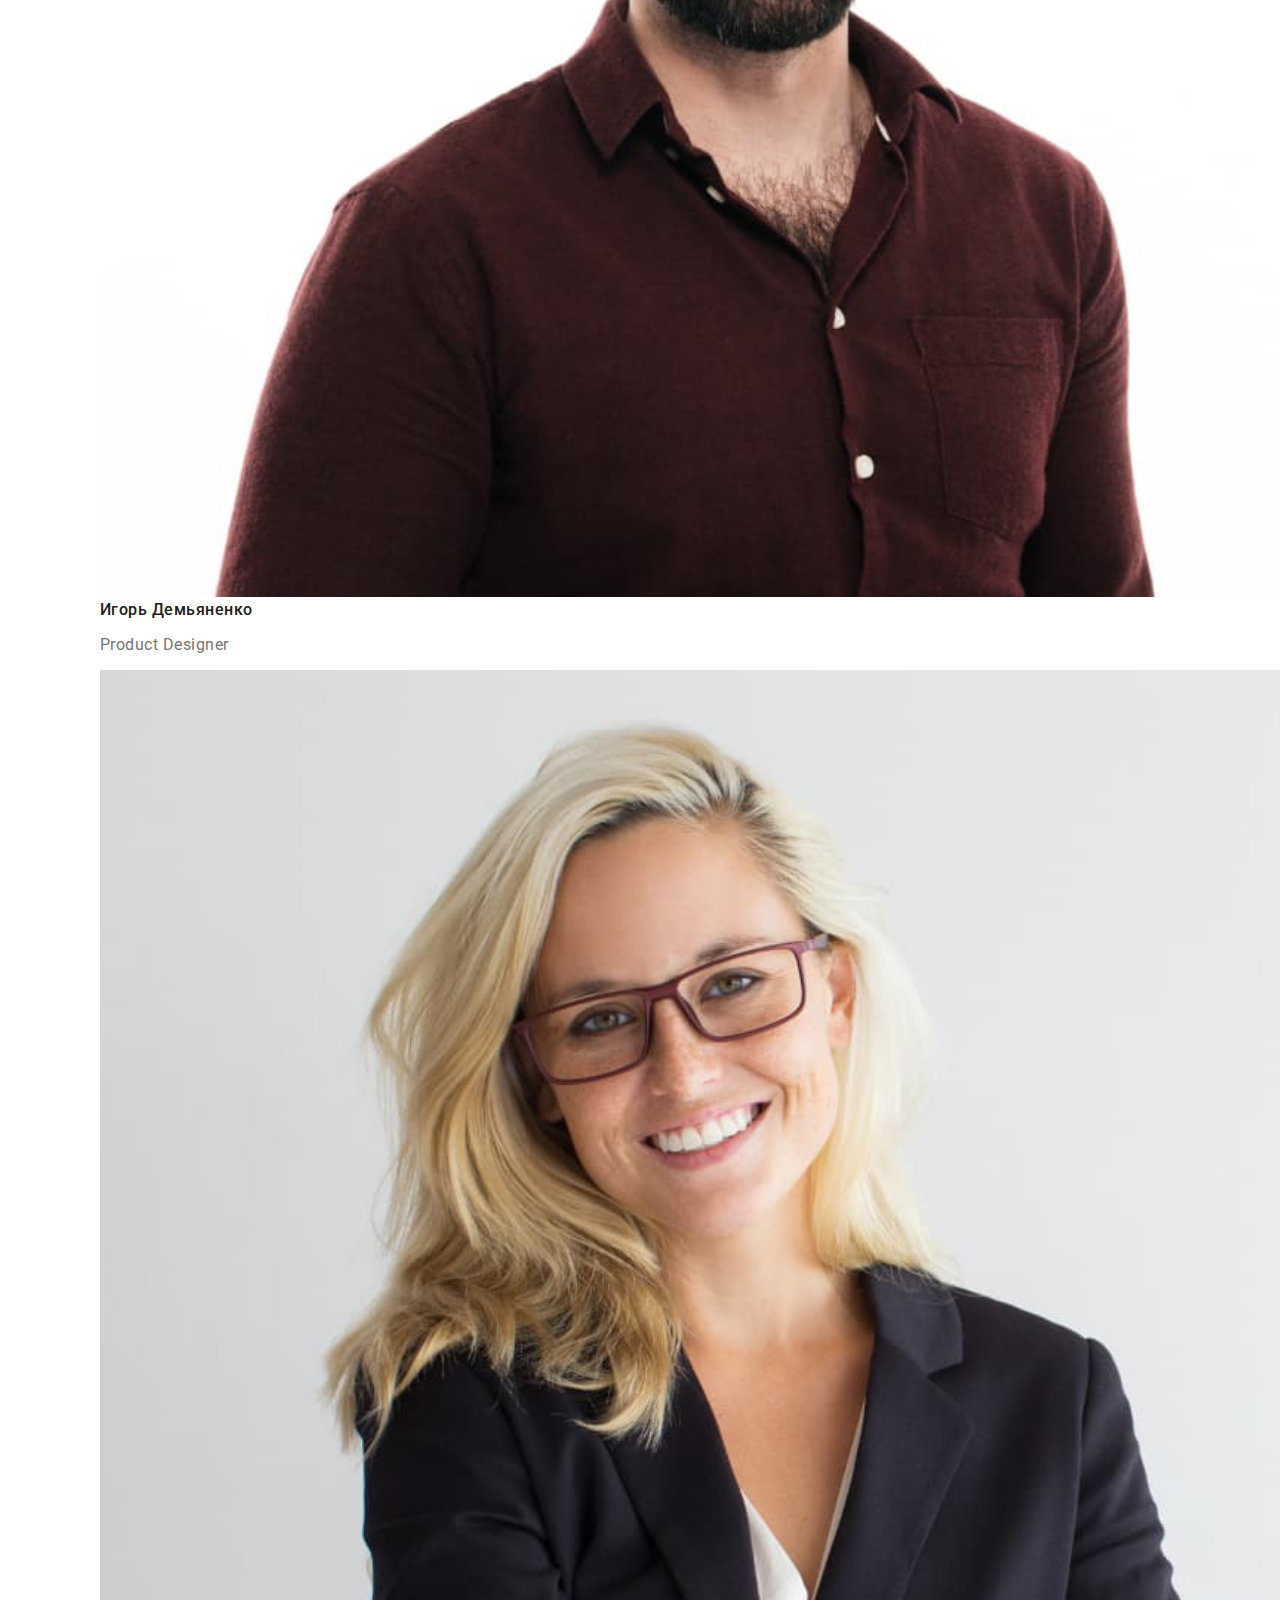
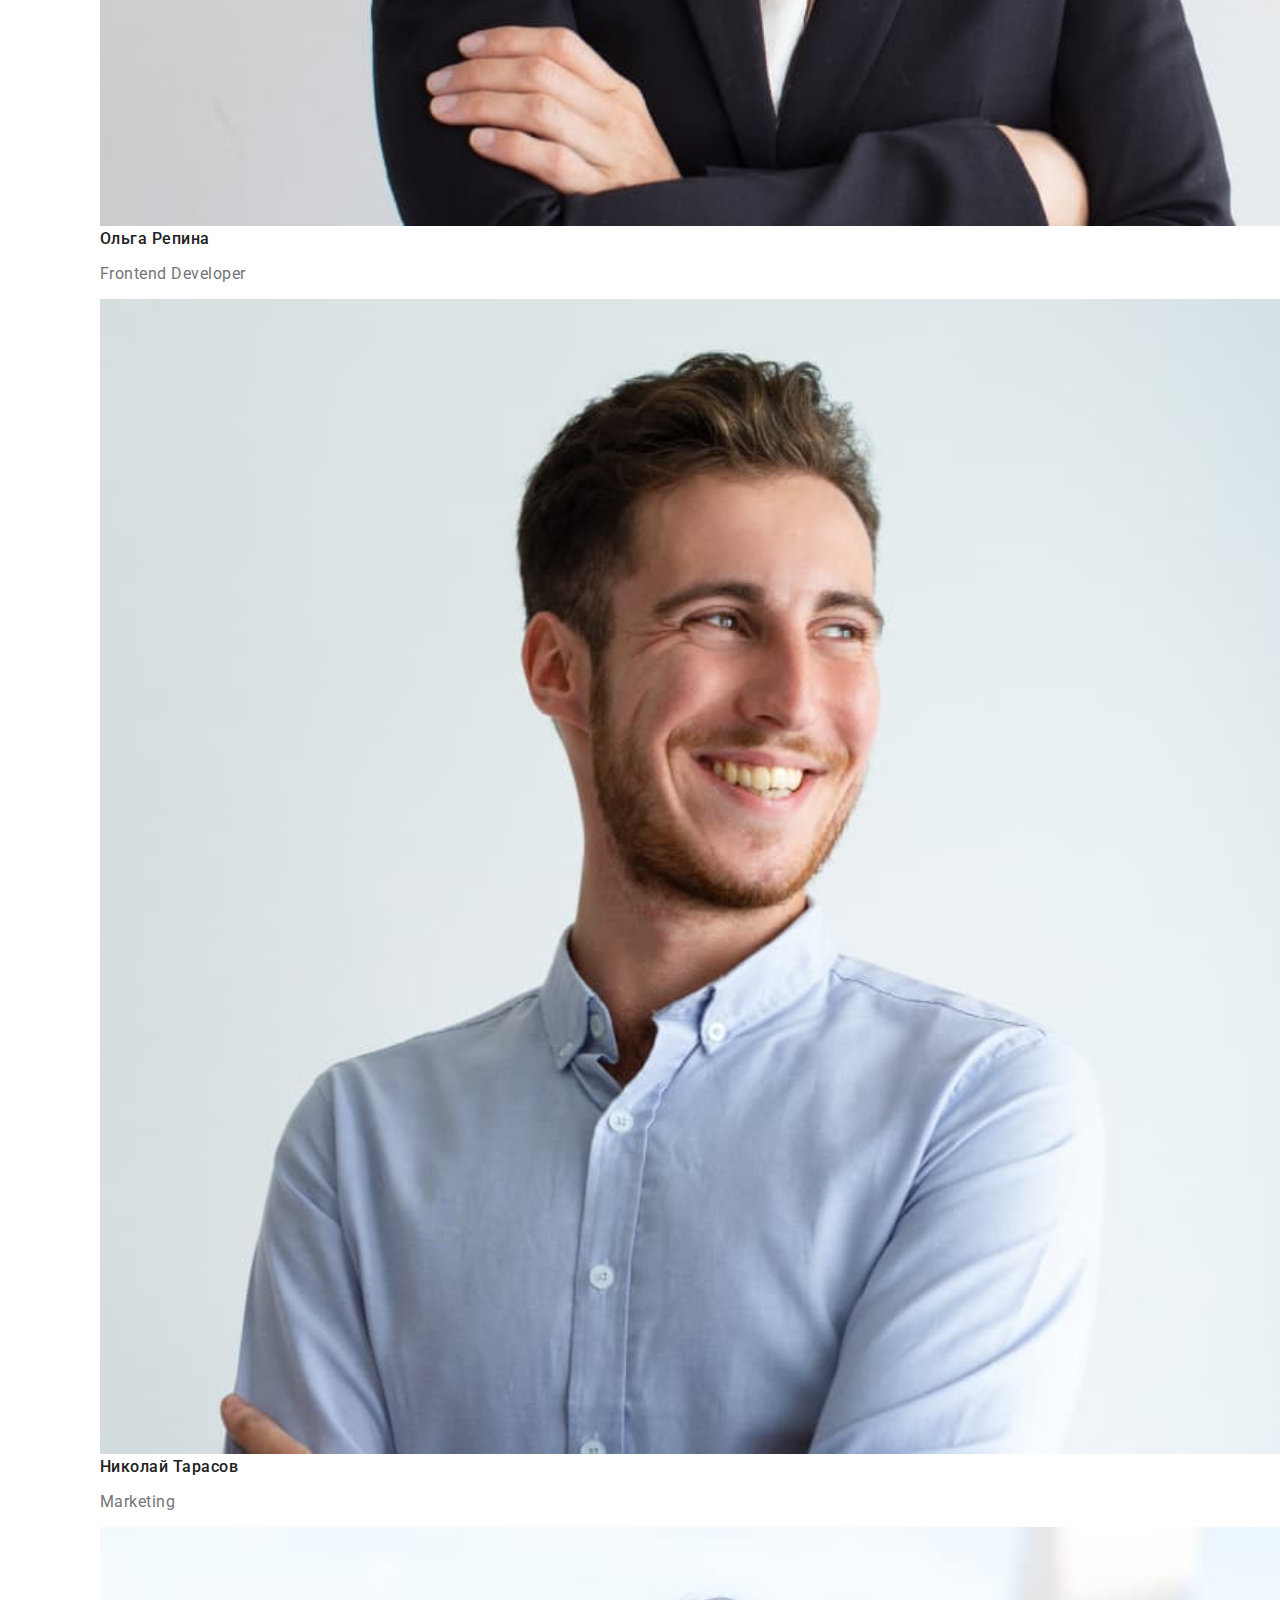
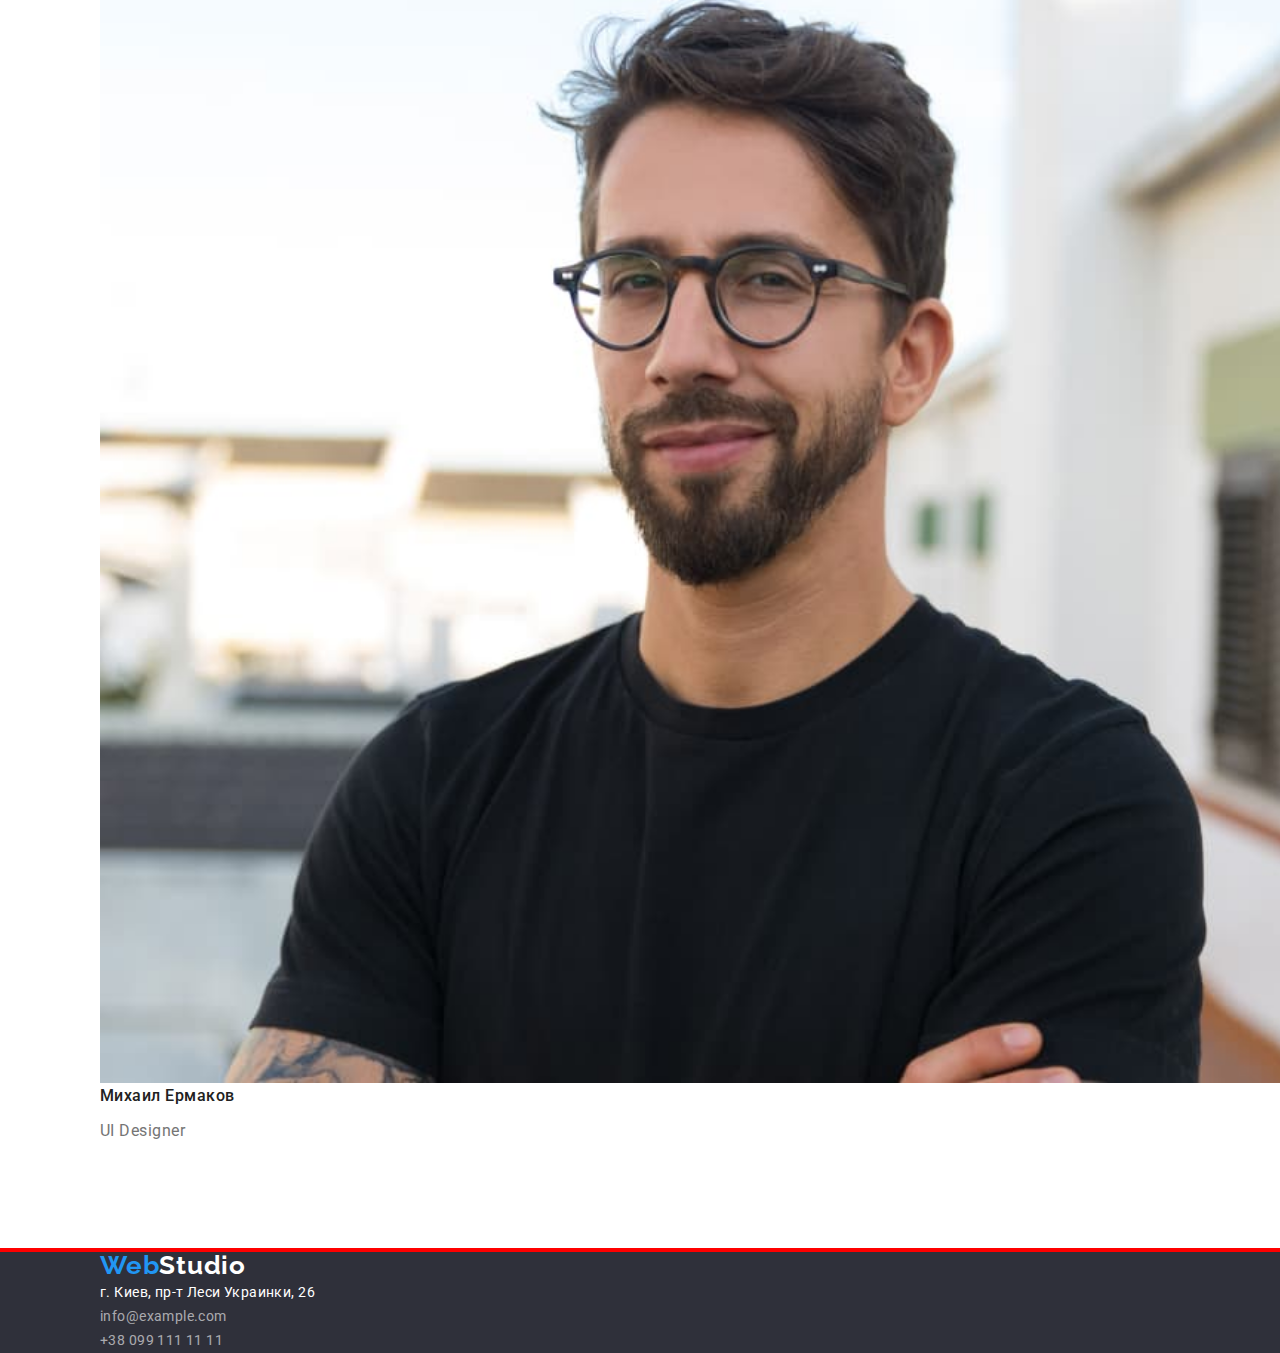
==== commit ab6fa324: "зверстав header" ====
--- a/index.html
+++ b/index.html
@@ -16,22 +16,25 @@
     
     <header class="page-header section">
         <div class="container">
-            <a href="./" class="logo">
+            <div class="header-inner">
+                <a href="./" class="logo">
                 <span class="web">Web</span>Studio
             </a>
             <nav>
                 <ul class="site-nav list">
-                    <li><a href="./index.html" class="link current">Студия</a></li>
-                    <li><a href="./portfolio.html" class="link">Портфолио</a></li>
-                    <li><a href="#" class="link">Контакты</a></li>
+                    <li class="item"><a href="./index.html" class="link current">Студия</a></li>
+                    <li class="item"><a href="./portfolio.html" class="link">Портфолио</a></li>
+                    <li class="item"><a href="#" class="link">Контакты</a></li>
                 </ul>
             </nav>
-            <address>
-                <ul class="adress-nav list">
-                    <li><a href="mailto:info@devstudio.com" class="link">info@devstudio.com</a></li>
-                    <li><a href="tel:+380961111111" class="link">+38 096 111 11 11</a></li>
+            <address class="main-address">
+                <ul class="address-nav list">
+                    <li class="item"><a href="mailto:info@devstudio.com" class="link">info@devstudio.com</a></li>
+                    <li class="item"><a href="tel:+380961111111" class="link">+38 096 111 11 11</a></li>
                 </ul>
             </address>
+            </div>
+            
 
         </div>
        
--- a/css/styles.css
+++ b/css/styles.css
@@ -69,6 +69,10 @@
 
  }
  /* UP */
+ .header-inner{
+     display: flex;
+     align-items: center;
+ }
 
 
  
@@ -86,14 +90,28 @@
      color:var(--accent-color);
  }
  /* site-nav */
+ .site-nav{
+     display: flex;
+     margin-left: 94px;
+ }
+ .site-nav .item:not(:last-child){
+     margin-right: 50px;
+ }
+
  .site-nav .link{
+     display: block;
+     padding-top: 32px;
+     padding-bottom: 32px; 
+     
      color: var( --title-text-color);
+     
      font-family:'Roboto', sans-serif;
      font-size: 14px;
      font-weight: 500;
      line-height: 1.14;
      text-decoration: none;
      letter-spacing: .02em;
+     
  }
  .link:hover,
  .link:focus{
@@ -103,9 +121,27 @@
      color:var(--accent-color);
  }
  /* address nav */
- .adress-nav .link{
-    color: var(--paragraph-text-color); 
-    list-style: none;
+ .main-address{
+     margin-left: auto;
+ }
+     
+ 
+ .address-nav{
+     display: flex;
+     margin-left: auto;
+ }
+ 
+ .address-nav .item+.item{
+     margin-left: 50px;
+ }
+ .address-nav .link{
+
+     padding-top: 32px;
+     padding-bottom: 32px;
+
+     color: var(--paragraph-text-color); 
+     
+     list-style: none;
      font-family:'Roboto', sans-serif;
      font-size: 14px;
      font-weight: 500;
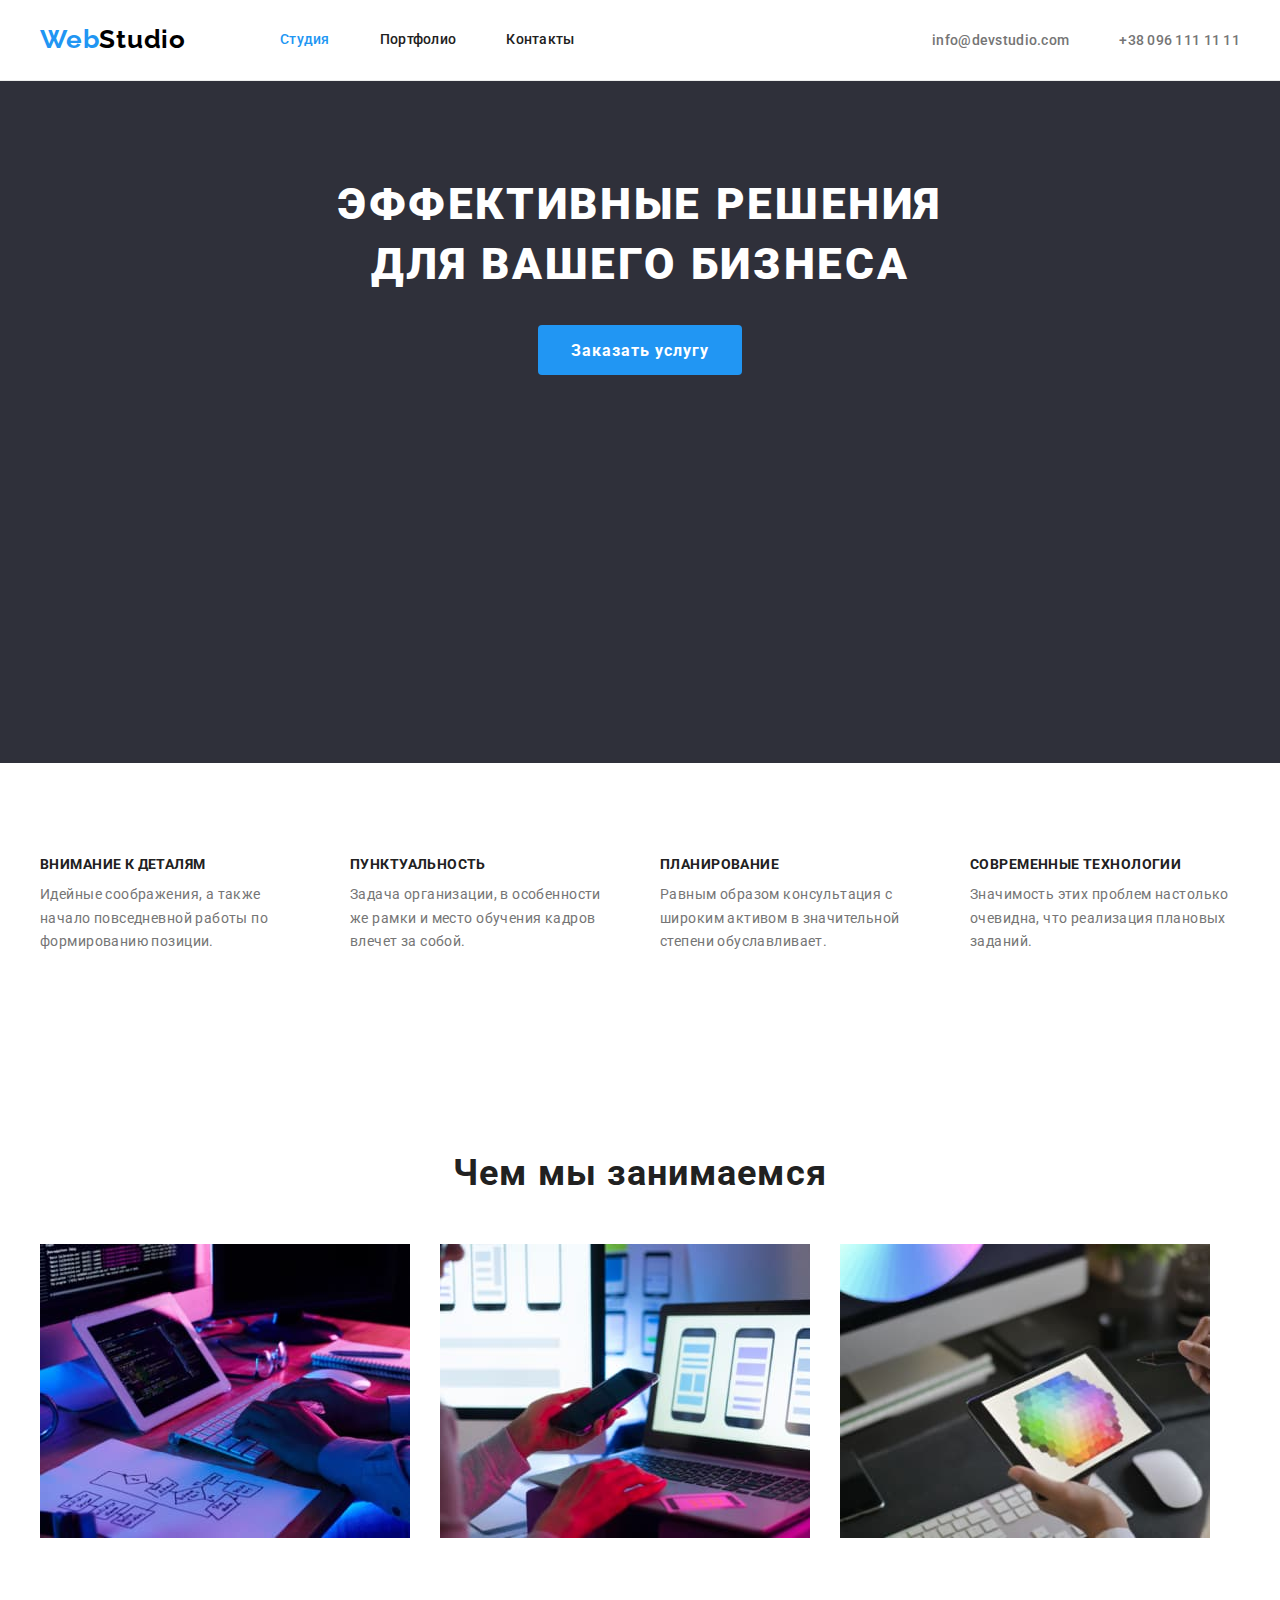
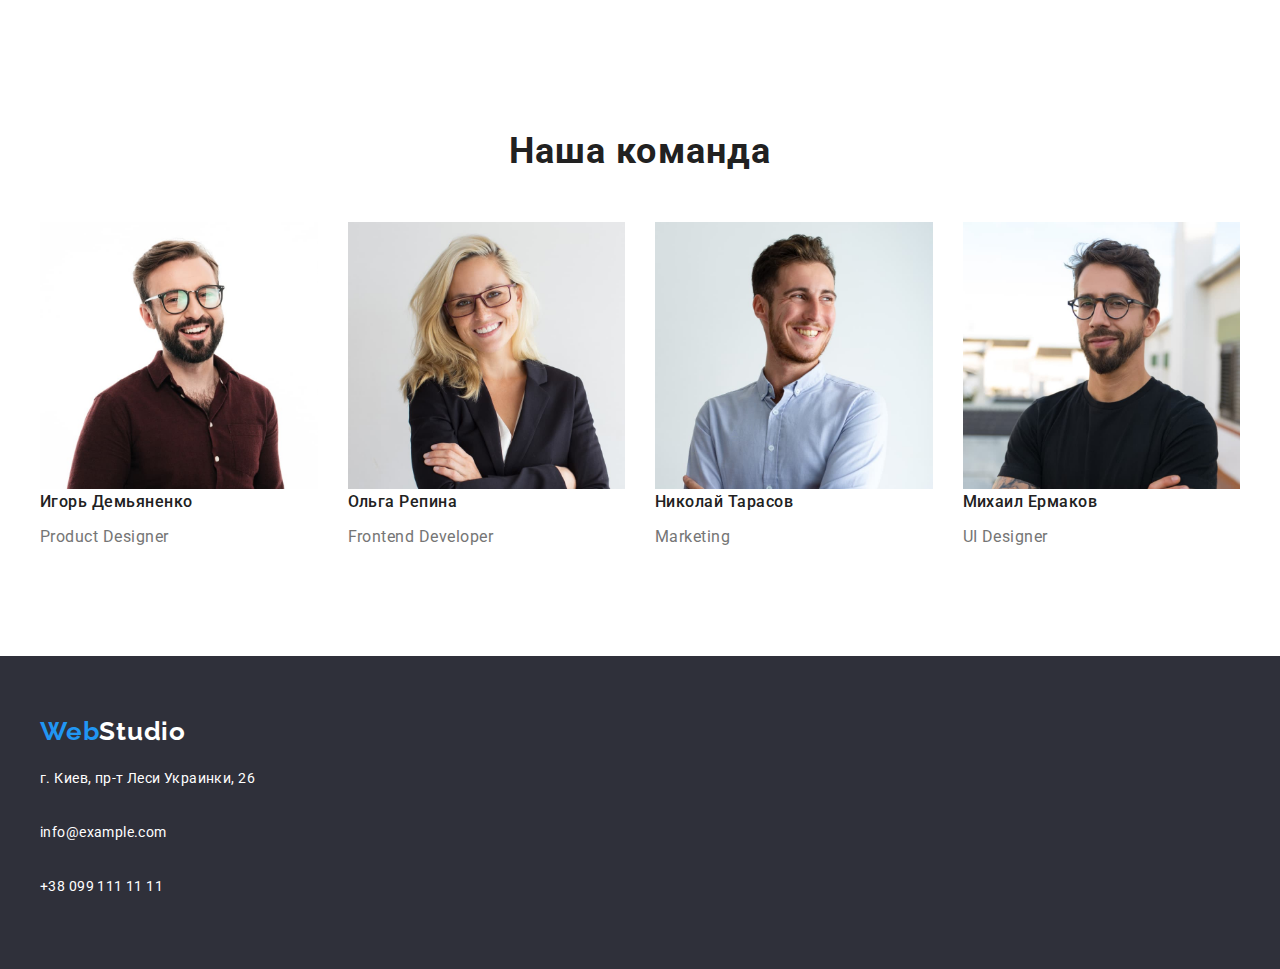
==== commit 236ebdb0: "доверстав флекси" ====
--- a/index.html
+++ b/index.html
@@ -14,7 +14,7 @@
 </head>
 <body>
     
-    <header class="page-header section">
+    <header class="page-header">
         <div class="container">
             <div class="header-inner">
                 <a href="./" class="logo">
@@ -51,9 +51,10 @@
         </section>
         <section class="features-section section">
             <div class="container">
-                <h2 class="section-title">
+                <h2 class="section-title visually-hidden">
                     Наши преимущества
                 </h2>
+                                   
                 <ul class="features list">
                     <li class="item">
                         <h3 class="title">Внимание к деталям</h3>
@@ -72,6 +73,9 @@
                         <p class="text last">Значимость этих проблем настолько очевидна, что реализация плановых заданий.</p>
                     </li>
                 </ul>
+                                   
+                
+
             </div>
             
         </section>
@@ -80,10 +84,10 @@
                 <h2 class="section-title">
                     Чем мы занимаемся
                 </h2>
-                <ul class="list">
-                    <li><img src="./images/box-1-1.jpg" alt="Картинка планирование S.M.A.R.T." width="370"></li>
-                    <li><img src="./images/box-2-1.jpg" alt="Картинка адаптация с мобильными приложениями" width="370"></li>
-                    <li><img src="./images/box-3-1.jpg" alt="Картинка работа с графикой" width="370"></li>
+                <ul class="area list">
+                    <li class="item"><img src="./images/box-1-1.jpg" alt="Картинка планирование S.M.A.R.T." width="370"></li>
+                    <li class="item"><img src="./images/box-2-1.jpg" alt="Картинка адаптация с мобильными приложениями" width="370"></li>
+                    <li class="item"><img src="./images/box-3-1.jpg" alt="Картинка работа с графикой" width="370"></li>
                 </ul>
             </div>
            
@@ -92,22 +96,22 @@
             <div class="container">
                 <h2 class="section-title">Наша команда</h2>
                 <ul class="team list">
-                    <li>
+                    <li class="item">
                         <img src="./images/user1.jpg" alt="Игорь Демьяненко photo" width="270">
                         <h3 class="title">Игорь Демьяненко</h3>
                         <p>Product Designer</p>
                     </li>
-                    <li>
+                    <li class="item">
                         <img src="./images/user2.jpg" alt="Ольга Репина photo" width="270">
                         <h3 class="title">Ольга Репина</h3>
                         <p>Frontend Developer</p>
                     </li>
-                    <li>
+                    <li class="item">
                         <img src="./images/user3.jpg" alt="Николай Тарасов photo" width="270">
                         <h3 class="title">Николай Тарасов</h3>
                         <p>Marketing</p>
                     </li>
-                    <li>
+                    <li class="item">
                         <img src="./images/user4.jpg" alt="Михаил Ермаков photo" width="270">
                         <h3 class="title">Михаил Ермаков</h3>
                         <p>UI Designer</p>
@@ -117,16 +121,16 @@
            
         </section>
     </main>
-    <footer class="footer-items section">
+    <footer class="footer-items">
         <div class="container">
             <a href="./" class="logo">
                 <span class="web">Web</span>Studio
             </a>
             <address>
                 <ul class="footer-nav list">
-                    <li><a href="#" class="address-link">г. Киев, пр-т Леси Украинки, 26</a></li>
-                    <li><a href="mailto:info@example.com" class="link">info@example.com</a></li>
-                    <li><a href="tel:+380991111111" class="link">+38 099 111 11 11</a></li>
+                    <li class="item"><a href="#" class="address-link link">г. Киев, пр-т Леси Украинки, 26</a></li>
+                    <li class="item"><a href="mailto:info@example.com" class="link">info@example.com</a></li>
+                    <li class="item"><a href="tel:+380991111111" class="link">+38 099 111 11 11</a></li>
                 </ul>
             </address>
         </div>
--- a/css/styles.css
+++ b/css/styles.css
@@ -8,6 +8,7 @@
      --hero-section-color:#2F303A;
      --logo-color:#000000;
      --footer-text-color:rgba(255, 255, 255, 0.6);
+     --border-header-color:#ECECEC;
  }
  /* :root  */
 /* для боді background-color: E5E5E5; */
@@ -28,7 +29,7 @@
     font-weight:400;
     color: var(--paragraph-text-color);
     background-color: #ffffff;
-    width: 1400px;
+   
 }
 body ul{
     list-style-type: none;    ;
@@ -58,10 +59,9 @@
     margin: 0 auto;
 }
 .section{
-    outline: 2px solid red;
-   
-   
-}     
+    padding: 94px 0;
+    /* outline: 2px solid red; */
+}      
  .list{
      list-style: none;
      padding: 0;
@@ -69,6 +69,9 @@
 
  }
  /* UP */
+ .page-header{
+     border-bottom: 1px solid var(--border-header-color);
+ }
  .header-inner{
      display: flex;
      align-items: center;
@@ -205,13 +208,27 @@
    text-align: center;
 }
 
-.work-area {
-    margin-bottom: 94px;
-}
 
 /* features */
-.features-section{
-    margin-bottom: 94px;
+.features{
+    display: flex;
+    justify-content: space-between;
+}
+
+.features .item{
+    width: 270px;
+}
+.visually-hidden{
+    position: absolute;
+    width: 1px;
+    height: 1px;
+    margin: -1px;
+    border: 0;
+    padding: 0;
+    white-space: nowrap;
+    clip-path: inset(100%);
+    clip: rect(0000);
+    overflow: hidden;
 
 }
 .features .title{
@@ -238,10 +255,25 @@
     padding-bottom: 10px;
    
 } 
+.area{
+    display: flex;
+}
+.work-area .item{
+    width: 370px;
+    margin-right: 30px;
+}
+.work-area .item:last-child{
+    margin-right: 0;
+}
 .team-section{
     padding: 94px 0;
 }
-
+.team{
+    display: flex;
+}
+.team .item:not(:last-child){
+    margin-right: 30px;
+}
 .team .title{
     color: var(--title-text-color);
     font-family: 'Roboto', sans-serif;
@@ -293,19 +325,26 @@
 /* footer */
 .footer-items{
      background-color: var(--hero-section-color); 
+     padding: 60px 0;
 }
 .footer-items .logo{
-     color: var(--button-text-color);
+     display: block;
+     margin-bottom:10px;
+    
+    color: var(--button-text-color);
      font-family:'Raleway', sans-serif;
      font-weight: 700;
      font-size: 26px;
      line-height: 1.2;
-     letter-spacing: 3%; 
+     letter-spacing: 0,03em; 
      text-decoration: none;
  }
 
 .footer-nav .address-link,
 .footer-nav .link{
+    display: block;
+    padding: 10px 0;
+        
     color: var(--button-text-color);
     font-family:'Roboto', sans-serif;
     font-weight: 400;
@@ -315,17 +354,41 @@
     text-decoration: none;
     font-style: normal;
 }
-.footer-nav .link{
-    color: var(--footer-text-color);
-    
-}
+.footer-nav .item:not(:last-child){
+    margin-bottom: 10px;
+}
+
 
 /* .footer-nav .link:hover,
 .footer-nav .link:focus{
      color: var(--button-text-color); */
+/* projects */
+
+
+
+.work-list{
+    display: flex;
+    flex-wrap: wrap;
+}
+.work-list .item{
+    width: 370px;
+    margin-bottom: 30px;
+    margin-right: 30px;
+}
+
+.work-list .item:nth-child(3n){
+    margin-right: 0;
+}
+.work-list .item:nth-last-child(-n+3){
+    margin-bottom: 0;
+}
  
  .work-list .title{
+     margin-top: 20px;
+     margin-bottom: 4px;
+     
      color: var(--title-text-color);
+     
      font-weight: 700;
      font-size: 18px;
      line-height: 2;
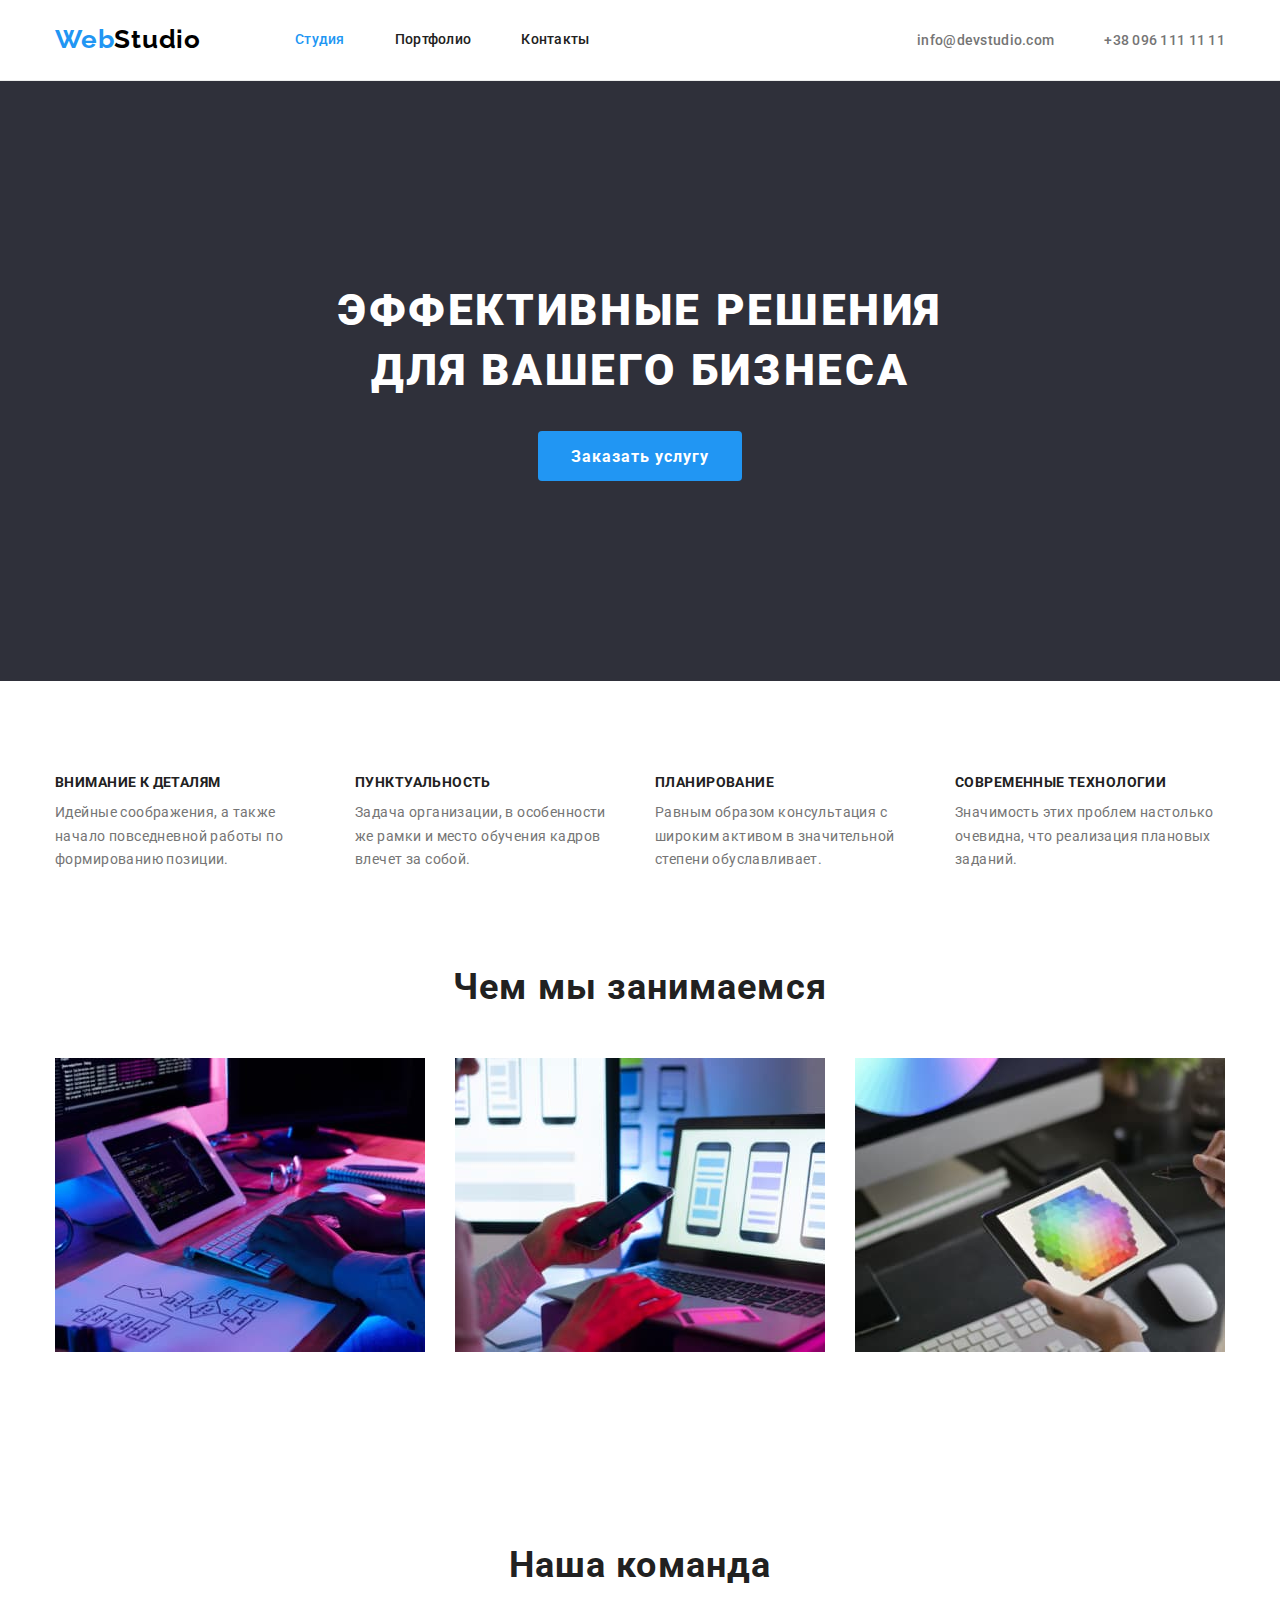
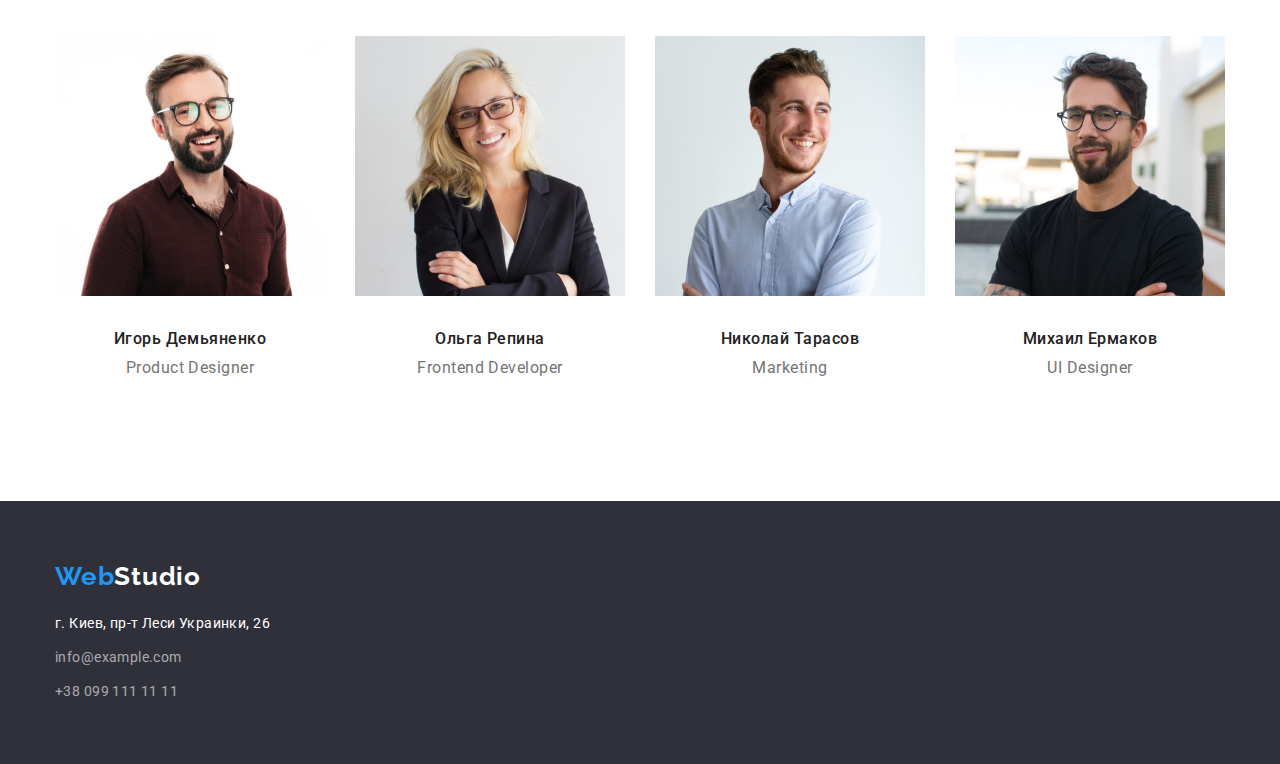
==== commit 9612ede5: "виправив помилки" ====
--- a/index.html
+++ b/index.html
@@ -98,23 +98,35 @@
                 <ul class="team list">
                     <li class="item">
                         <img src="./images/user1.jpg" alt="Игорь Демьяненко photo" width="270">
-                        <h3 class="title">Игорь Демьяненко</h3>
-                        <p>Product Designer</p>
+                        <div class="item-inner">
+                            <h3 class="title">Игорь Демьяненко</h3>
+                            <p>Product Designer</p>
+                        </div>
+                        
                     </li>
                     <li class="item">
                         <img src="./images/user2.jpg" alt="Ольга Репина photo" width="270">
-                        <h3 class="title">Ольга Репина</h3>
-                        <p>Frontend Developer</p>
+                        <div class="item-inner">
+                            <h3 class="title">Ольга Репина</h3>
+                            <p>Frontend Developer</p>
+                        </div>
+                      
                     </li>
                     <li class="item">
                         <img src="./images/user3.jpg" alt="Николай Тарасов photo" width="270">
-                        <h3 class="title">Николай Тарасов</h3>
-                        <p>Marketing</p>
+                        <div class="item-inner">
+                            <h3 class="title">Николай Тарасов</h3>
+                            <p>Marketing</p>
+                        </div>
+                        
                     </li>
                     <li class="item">
                         <img src="./images/user4.jpg" alt="Михаил Ермаков photo" width="270">
-                        <h3 class="title">Михаил Ермаков</h3>
-                        <p>UI Designer</p>
+                        <div class="item-inner">
+                            <h3 class="title">Михаил Ермаков</h3>
+                            <p>UI Designer</p>
+                        </div>
+                        
                     </li>
                 </ul>
             </div>
@@ -128,7 +140,7 @@
             </a>
             <address>
                 <ul class="footer-nav list">
-                    <li class="item"><a href="#" class="address-link link">г. Киев, пр-т Леси Украинки, 26</a></li>
+                    <li class="item"><a href="#" class="address-point link">г. Киев, пр-т Леси Украинки, 26</a></li>
                     <li class="item"><a href="mailto:info@example.com" class="link">info@example.com</a></li>
                     <li class="item"><a href="tel:+380991111111" class="link">+38 099 111 11 11</a></li>
                 </ul>
--- a/css/styles.css
+++ b/css/styles.css
@@ -9,6 +9,7 @@
      --logo-color:#000000;
      --footer-text-color:rgba(255, 255, 255, 0.6);
      --border-header-color:#ECECEC;
+     --border-poster-color:#EEEEEE;
  }
  /* :root  */
 /* для боді background-color: E5E5E5; */
@@ -45,6 +46,9 @@
 /* p{
     color: var(--paragraph-text-color);
 } */
+p{
+    margin: 0;
+}
     /*для hero section background-color: 2F303A; */
      
      /* колір лого color:000000; */
@@ -54,7 +58,7 @@
      /* колір для Н1 і кнопок color:FFFFFF; */
 
 .container{
-    width: 1230px;
+    width: 1200px;
     padding:0 15px;
     margin: 0 auto;
 }
@@ -164,7 +168,8 @@
  /* hero section */
 .hero{
     text-align: center; 
-    background-color: var(--hero-section-color); 
+    background-color: var(--hero-section-color);
+    padding: 200px 0; 
 }
 .hero-title{
     color:var(--button-text-color);
@@ -174,6 +179,7 @@
     line-height: 1.36;
     letter-spacing: .06em;
     text-transform: uppercase;
+    
     margin-top: 0;
     margin-bottom: 30px;
 }
@@ -191,7 +197,6 @@
     min-width: 200px;
     height: 50px;
     border-radius: 4px;
-    margin: 0 auto 294px;
     padding: 10px 32px;
    
 }
@@ -252,9 +257,13 @@
     margin-top: 0;
     margin-bottom: 0;
     padding-top: 0px;
-    padding-bottom: 10px;
+   
    
 } 
+.work-area{
+    padding-top: 0;
+}
+
 .area{
     display: flex;
 }
@@ -266,13 +275,17 @@
     margin-right: 0;
 }
 .team-section{
-    padding: 94px 0;
+    padding:94px 0;
 }
 .team{
     display: flex;
 }
 .team .item:not(:last-child){
     margin-right: 30px;
+}
+.item-inner{
+    text-align: center;
+    padding: 30px 58px;
 }
 .team .title{
     color: var(--title-text-color);
@@ -289,11 +302,27 @@
     letter-spacing: .03em;
    
 }
+.button-nav{
+    display: flex;
+    justify-content: center;
+}
+.button-nav .item{
+    display: block;
+    margin-right: 8px;
+    margin-bottom: 50px;
+    /* outline: 1px solid black; */
+}
+.button-nav .item:last-child{
+    margin-right: 0;
+}
 /* button */
 .button{
+    display: block;
+    padding: 6px 22px;
     color:var( --title-text-color);
     background-color: var(--button-secondary-color);
     border-style: none;
+    border-radius: 4px;
     font-family:'Roboto', sans-serif;
     font-weight: 500;
     font-size: 16px;
@@ -329,9 +358,9 @@
 }
 .footer-items .logo{
      display: block;
-     margin-bottom:10px;
-    
-    color: var(--button-text-color);
+     margin-bottom:20px;
+    
+     color: var(--button-text-color);
      font-family:'Raleway', sans-serif;
      font-weight: 700;
      font-size: 26px;
@@ -340,12 +369,9 @@
      text-decoration: none;
  }
 
-.footer-nav .address-link,
 .footer-nav .link{
     display: block;
-    padding: 10px 0;
-        
-    color: var(--button-text-color);
+            
     font-family:'Roboto', sans-serif;
     font-weight: 400;
     font-size: 14px;
@@ -354,6 +380,23 @@
     text-decoration: none;
     font-style: normal;
 }
+.footer-nav .link{
+    color: var(--footer-text-color);
+}
+.footer-nav .address-point {
+     color: var(--button-text-color);
+     display: block;
+            
+     font-family:'Roboto', sans-serif;
+     font-weight: 400;
+     font-size: 14px;
+     line-height: 1.71;
+     letter-spacing: .03em;
+     text-decoration: none;
+     font-style: normal;
+}
+
+
 .footer-nav .item:not(:last-child){
     margin-bottom: 10px;
 }
@@ -374,6 +417,7 @@
     width: 370px;
     margin-bottom: 30px;
     margin-right: 30px;
+    border-bottom: 1px solid var(--border-poster-color);
 }
 
 .work-list .item:nth-child(3n){
@@ -382,9 +426,13 @@
 .work-list .item:nth-last-child(-n+3){
     margin-bottom: 0;
 }
+.work-list .item-inner{
+    text-align: left;
+    padding: 20px 24px;
+}
  
  .work-list .title{
-     margin-top: 20px;
+     
      margin-bottom: 4px;
      
      color: var(--title-text-color);
